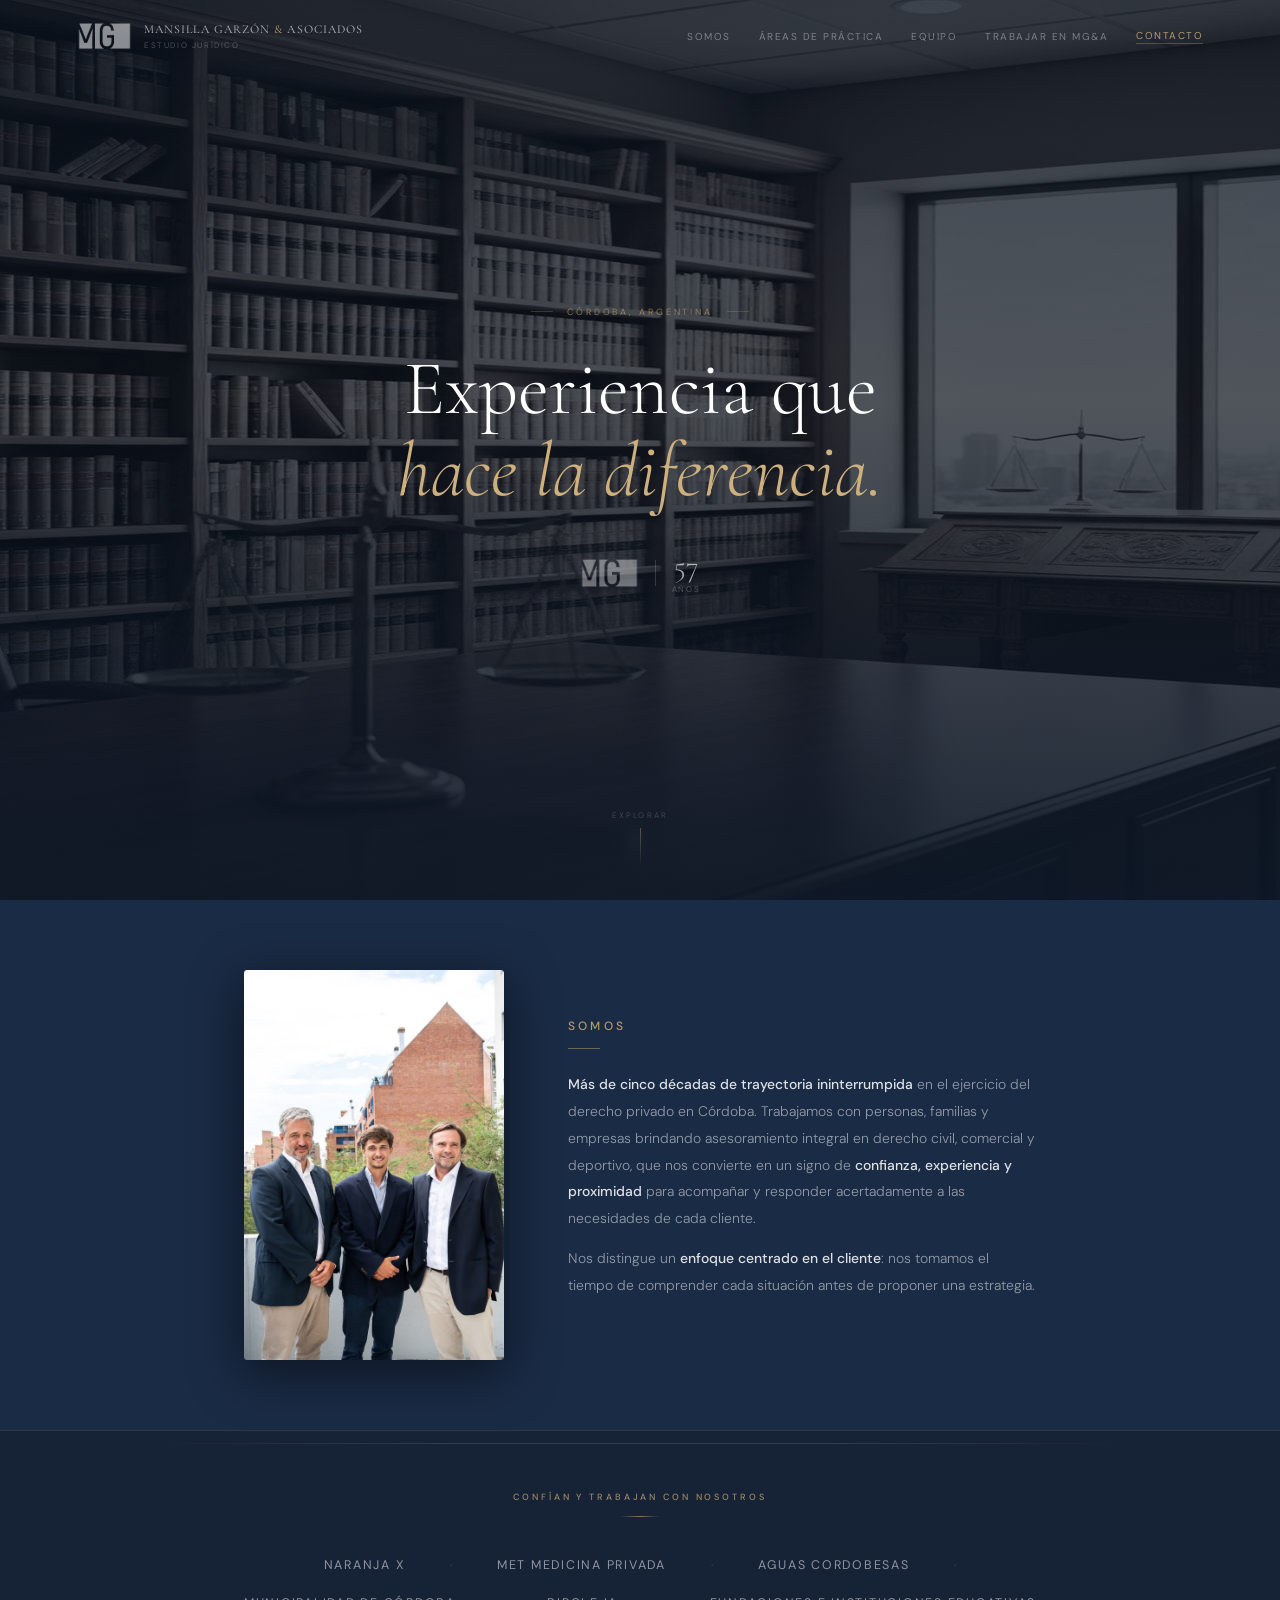
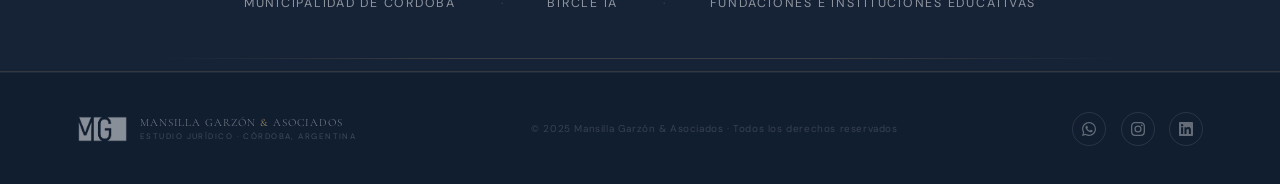
==== index.html @ e1427369 "Add files via upload" ====
<!DOCTYPE html>
<html lang="es">
<head>
<meta charset="UTF-8"/>
<meta name="viewport" content="width=device-width, initial-scale=1.0"/>
<title>Mansilla Garzón & Asociados</title>
<link href="https://fonts.googleapis.com/css2?family=Cormorant+Garamond:ital,wght@0,300;0,400;0,600;1,300;1,400&family=DM+Sans:wght@300;400;500&display=swap" rel="stylesheet"/>
<style>
*{margin:0;padding:0;box-sizing:border-box;}
:root{
  --navy:#1a2b45;--navy2:#162236;
  --gold:#b59a6a;--gold2:#cdb07e;
  --dim:rgba(255,255,255,.52);
  --bright:rgba(255,255,255,.86);
}
html,body{height:100%;}
body{font-family:'DM Sans',sans-serif;background:var(--navy);color:#fff;}

/* ── NAV ──────────────────────────────────────────── */
nav{
  position:fixed;top:0;left:0;right:0;z-index:100;
  display:flex;align-items:center;justify-content:space-between;
  padding:22px 6vw;
  transition:background .35s,padding .35s,box-shadow .35s;
}
nav.scrolled{
  background:rgba(20,33,56,0.97);
  backdrop-filter:blur(10px);
  padding:14px 6vw;
  box-shadow:0 1px 24px rgba(0,0,0,.22);
}
.nav-brand{display:flex;align-items:center;gap:12px;text-decoration:none;}
.nav-brand img{height:28px;width:auto;filter:brightness(0) invert(1);opacity:0.52;transition:opacity .3s;}
nav.scrolled .nav-brand img{opacity:0.70;}
.nav-brand-name{font-family:'Cormorant Garamond',serif;font-weight:400;font-size:12px;letter-spacing:.09em;color:rgba(255,255,255,.68);line-height:1.3;}
.nav-brand-name span{color:var(--gold);}
.nav-brand-sub{font-size:8px;letter-spacing:.2em;text-transform:uppercase;color:rgba(255,255,255,.26);margin-top:2px;}
.nav-links{display:flex;align-items:center;gap:28px;}
.nav-links a{font-size:10px;letter-spacing:.15em;text-transform:uppercase;color:rgba(255,255,255,.38);text-decoration:none;transition:color .25s;white-space:nowrap;}
.nav-links a:hover{color:var(--bright);}
.nav-links a.cta{color:var(--gold);border-bottom:1px solid rgba(181,154,106,.35);padding-bottom:1px;}


/* ── HAMBURGER MENU ─────────────────────────────── */
.nav-hamburger{
  display:none;
  flex-direction:column;
  justify-content:center;
  align-items:center;
  width:38px;height:38px;
  background:none;border:none;cursor:pointer;
  gap:5px;padding:4px;
}
.nav-hamburger span{
  display:block;width:22px;height:1px;
  background:rgba(255,255,255,.6);
  transition:transform .3s,opacity .3s;
}
.nav-hamburger.open span:nth-child(1){transform:translateY(6px) rotate(45deg);}
.nav-hamburger.open span:nth-child(2){opacity:0;}
.nav-hamburger.open span:nth-child(3){transform:translateY(-6px) rotate(-45deg);}

/* ── MOBILE MENU OVERLAY ────────────────────────── */
.nav-mobile-menu{
  display:none;
  position:fixed;top:0;left:0;right:0;bottom:0;
  z-index:99;
  background:rgba(15,26,43,.97);
  backdrop-filter:blur(12px);
  flex-direction:column;
  align-items:center;justify-content:center;
  gap:28px;
  opacity:0;
  transition:opacity .35s;
  pointer-events:none;
}
.nav-mobile-menu.open{
  display:flex;
  opacity:1;
  pointer-events:auto;
}
.nav-mobile-menu a{
  font-size:15px;letter-spacing:.2em;text-transform:uppercase;
  color:rgba(255,255,255,.55);text-decoration:none;
  transition:color .25s;
}
.nav-mobile-menu a:hover,.nav-mobile-menu a.cta{color:var(--gold);}

/* ── HERO ─────────────────────────────────────────── */
.hero{
  position:relative;width:100%;height:100vh;
  display:flex;flex-direction:column;overflow:hidden;
}
.hero-bg{
  position:absolute;inset:0;
  background:url('[data-uri]') center/cover no-repeat;
}
.hero-overlay{
  position:absolute;inset:0;
  background:linear-gradient(to bottom,rgba(15,26,43,.60) 0%,rgba(15,26,43,.46) 45%,rgba(15,26,43,.85) 100%);
}
.hero-center{
  position:absolute;inset:0;z-index:4;
  display:flex;flex-direction:column;
  align-items:center;justify-content:center;
  text-align:center;padding:0 8vw;
}
.hero-label{
  font-size:9px;letter-spacing:.32em;text-transform:uppercase;
  color:var(--gold);opacity:.70;margin-bottom:30px;
  display:flex;align-items:center;gap:14px;
}
.hero-label::before,.hero-label::after{content:'';display:block;width:22px;height:1px;background:var(--gold);opacity:.38;}
.hero-title{
  font-family:'Cormorant Garamond',serif;font-weight:300;
  font-size:clamp(3rem,6vw,5.6rem);
  line-height:1.07;color:white;max-width:820px;
}
.hero-title em{font-style:italic;color:var(--gold2);}
.hero-brand-block{display:flex;align-items:center;gap:16px;margin-top:40px;}
.hero-brand-block img{height:30px;width:auto;filter:brightness(0) invert(1);opacity:.38;}
.hero-brand-divider{width:1px;height:26px;background:rgba(255,255,255,.16);}
.hero-years-num{font-family:'Cormorant Garamond',serif;font-size:1.8rem;font-weight:300;color:white;opacity:.65;line-height:1;}
.hero-years-label{font-size:8px;letter-spacing:.2em;text-transform:uppercase;color:rgba(255,255,255,.26);margin-top:3px;}
.hero-bottom{position:absolute;bottom:32px;left:0;right:0;z-index:4;display:flex;flex-direction:column;align-items:center;gap:8px;}
.scroll-word{font-size:8px;letter-spacing:.28em;text-transform:uppercase;color:rgba(255,255,255,.18);}
.scroll-line{width:1px;height:40px;background:linear-gradient(to bottom,rgba(181,154,106,.45),transparent);animation:drip 2s ease-in-out infinite;}
@keyframes drip{0%{transform:scaleY(0);transform-origin:top}50%{transform:scaleY(1);transform-origin:top}51%{transform:scaleY(1);transform-origin:bottom}100%{transform:scaleY(0);transform-origin:bottom}}

/* ── SOMOS ────────────────────────────────────────── */
/* Cambio 1: más centrado, sección más compacta */
#somos{
  display:flex;
  align-items:center;
  justify-content:center;
  gap:5vw;
  padding:70px 12vw;
  background:var(--navy);
  max-width:1100px;
  margin:0 auto;
  width:100%;
}
/* wrapeamos en un contenedor para el centering */
.somos-wrap{
  background:var(--navy);
  display:flex;justify-content:center;
}
.somos-photo-wrap{
  flex-shrink:0;
  box-shadow:0 12px 50px rgba(0,0,0,.55);
  border-radius:2px;overflow:hidden;line-height:0;
}
.somos-photo-wrap img{width:260px;height:auto;display:block;border-radius:3px;}
.somos-text{flex:1;max-width:480px;}
.somos-label{
  font-size:12px;
  letter-spacing:.28em;
  text-transform:uppercase;
  color:var(--gold);
  font-weight:500;
  margin-bottom:.9rem;
}
.somos-rule{width:32px;height:1px;background:var(--gold);margin-bottom:1.3rem;opacity:.55;}
.somos-body{
  font-size:.87rem;
  line-height:1.92;
  color:var(--dim);
  font-weight:300;
  margin-bottom:.85rem;
}
.somos-body strong{color:var(--bright);font-weight:500;}

/* ── CLIENTES ─────────────────────────────────────── */
#clientes{
  background:var(--navy2);
  padding:60px 12vw;
  text-align:center;
  border-top:1px solid rgba(181,154,106,.18);
  border-bottom:1px solid rgba(181,154,106,.18);
  position:relative;
}
#clientes::before,#clientes::after{
  content:'';
  position:absolute;
  left:50%;transform:translateX(-50%);
  width:calc(100% - 12vw * 2);
  height:1px;
  background:linear-gradient(to right,transparent,rgba(181,154,106,.22) 30%,rgba(181,154,106,.22) 70%,transparent);
}
#clientes::before{top:12px;}
#clientes::after{bottom:12px;}
.clientes-label{font-size:9px;letter-spacing:.32em;text-transform:uppercase;color:var(--gold);font-weight:500;margin-bottom:.8rem;opacity:.85;}
.clientes-rule{width:40px;height:1px;background:linear-gradient(to right,transparent,var(--gold),transparent);opacity:.7;margin:0 auto 2.5rem;}
.clientes-title{
  font-family:'Cormorant Garamond',serif;
  font-weight:300;font-size:clamp(1.4rem,2.2vw,1.9rem);
  color:white;margin-bottom:2.5rem;line-height:1.2;
}
.clientes-grid{
  display:flex;
  flex-wrap:wrap;
  justify-content:center;
  align-items:center;
  gap:1.4rem 2.8rem;
  max-width:860px;
  margin:0 auto;
}
.cliente-item{
  font-size:.78rem;
  letter-spacing:.14em;
  text-transform:uppercase;
  color:rgba(255,255,255,.52);
  font-weight:400;
  transition:color .25s,letter-spacing .25s;
  white-space:nowrap;
  position:relative;
}
.cliente-item::after{
  content:'';
  position:absolute;
  bottom:-3px;left:0;right:0;
  height:1px;
  background:var(--gold);
  opacity:0;
  transform:scaleX(0);
  transition:opacity .25s,transform .25s;
}
.cliente-item:hover{color:rgba(255,255,255,.80);}
.cliente-item:hover::after{opacity:.4;transform:scaleX(1);}
.cliente-sep{color:rgba(181,154,106,.35);font-size:.7rem;}

/* ── FOOTER ───────────────────────────────────────── */
footer{
  background:#111e30;
  border-top:1px solid rgba(255,255,255,.05);
  padding:2.4rem 6vw;
  display:flex;align-items:center;justify-content:space-between;
  flex-wrap:wrap;gap:1.2rem;
}
.footer-brand{display:flex;align-items:center;gap:12px;}
.footer-brand img{height:26px;width:auto;filter:brightness(0) invert(1);opacity:.5;}
.footer-brand-name{font-family:'Cormorant Garamond',serif;font-weight:300;font-size:11px;letter-spacing:.08em;color:rgba(255,255,255,.45);}
.footer-brand-name span{color:var(--gold);}
.footer-brand-sub{font-size:8px;letter-spacing:.18em;text-transform:uppercase;color:rgba(255,255,255,.2);margin-top:2px;}
.footer-copy{font-size:.62rem;color:rgba(255,255,255,.16);text-align:center;letter-spacing:.06em;}
.footer-social{display:flex;gap:.9rem;align-items:center;}
.social-link{
  display:flex;align-items:center;justify-content:center;
  width:34px;height:34px;border-radius:50%;
  border:1px solid rgba(255,255,255,.10);
  color:rgba(255,255,255,.35);text-decoration:none;
  transition:border-color .2s,color .2s;
}
.social-link:hover{border-color:var(--gold);color:var(--gold);}
.social-link svg{width:14px;height:14px;fill:currentColor;}

/* ============================================
   RESPONSIVE - MOBILE
   ============================================ */
@media (max-width: 768px) {

  /* NAV */
  nav {
    padding: 16px 5vw;
    flex-wrap: nowrap;
  }
  .nav-links {
    display: none;
  }
  .nav-hamburger {
    display: flex;
  }
  .nav-brand-name {
    font-size: 11px;
  }

  /* HERO GENERAL */
  .hero, .parallax-hero {
    height: 100svh;
    min-height: 580px;
  }
  .page-hero-title {
    font-size: clamp(1.8rem, 7vw, 2.8rem) !important;
  }
  .hero-label {
    font-size: 8px;
    letter-spacing: .2em;
  }
  .hero-center, .hero-content {
    padding: 0 6vw;
    padding-top: 70px;
  }
  .hero-bottom {
    bottom: 24px;
  }

  /* INDEX HERO */
  .hero-title {
    font-size: clamp(2rem, 8vw, 3.5rem) !important;
  }
  .hero-sub {
    font-size: 11px;
  }
  .hero-cta {
    flex-direction: column;
    gap: 12px;
    align-items: center;
  }

  /* SOMOS - Layout 3 columnas → 1 columna */
  /* SOMOS — responsive fix: stacked column */
  #somos {
    flex-direction: column !important;
    align-items: center !important;
    padding: 50px 6vw 60px !important;
    gap: 32px !important;
  }
  .somos-photo-wrap img {
    width: min(72vw, 300px) !important;
  }
  .somos-text {
    max-width: 100% !important;
    text-align: center !important;
  }
  .somos-body {
    text-align: left !important;
  }
  .somos-rule {
    margin: 0 auto 1.3rem !important;
  }
  .somos-main {
    display: flex !important;
    flex-direction: column !important;
    align-items: center !important;
    padding: 50px 6vw 60px !important;
    gap: 32px !important;
  }
  .somos-col, .somos-col-left, .somos-col-right {
    max-width: 100% !important;
    width: 100% !important;
    text-align: center !important;
    justify-self: center !important;
  }
  .somos-col-left .body-text,
  .somos-col-right .body-text {
    text-align: justify !important;
  }
  .somos-col-left .section-rule,
  .somos-col-right .section-rule,
  .section-rule {
    margin: 0 auto 1.6rem auto !important;
  }
  .somos-photo {
    width: 85vw !important;
    max-width: 380px;
  }

  /* EQUIPO */
  .team-grid {
    grid-template-columns: 1fr !important;
    gap: 24px;
    padding: 0 6vw;
  }
  .team-intro {
    padding: 50px 6vw 30px;
  }
  .team-card {
    max-width: 380px;
    margin: 0 auto;
  }

  /* AREAS */
  .areas-grid, .practice-grid {
    grid-template-columns: 1fr !important;
    gap: 16px;
    padding: 0 5vw;
  }
  .areas-intro, .section-intro {
    padding: 50px 6vw 30px;
  }
  .area-card, .practice-card {
    padding: 28px 24px;
  }

  /* CONTACTO */
  .contact-layout, .contact-grid {
    display: flex !important;
    flex-direction: column !important;
    gap: 32px;
    padding: 50px 6vw 60px;
  }
  .contact-form-wrap, .contact-info {
    width: 100% !important;
    max-width: 100% !important;
  }
  .contact-map {
    height: 220px;
  }

  /* TRABAJAR */
  .jobs-grid, .open-positions {
    grid-template-columns: 1fr !important;
    gap: 16px;
    padding: 0 5vw;
  }
  .values-grid {
    grid-template-columns: 1fr 1fr !important;
    gap: 16px;
  }
  .trabajar-intro {
    padding: 50px 6vw 30px;
  }

  /* TEXTOS GENERALES */
  .section-title, .page-title {
    font-size: clamp(1.6rem, 6vw, 2.4rem) !important;
  }
  .body-text {
    font-size: 14px;
  }

  /* FOOTER */
  footer, .site-footer {
    padding: 40px 6vw !important;
  }
  .footer-grid, .footer-cols {
    grid-template-columns: 1fr !important;
    gap: 24px;
  }

  /* FORMULARIOS */
  input, textarea, select {
    font-size: 16px !important; /* evita zoom en iOS */
  }
}

@media (max-width: 480px) {
  .values-grid {
    grid-template-columns: 1fr !important;
  }
  .hero, .parallax-hero {
    height: 60vw;
    min-height: 240px;
  }
  .somos-photo {
    width: 92vw !important;
  }
}

</style>
</head>
<body>

<!-- NAV -->
<nav id="nav">
  <a href="index.html" class="nav-brand">
    <img src="[data-uri]" alt="MG"/>
    <div>
      <div class="nav-brand-name">MANSILLA GARZÓN <span>&</span> ASOCIADOS</div>
      <div class="nav-brand-sub">Estudio Jurídico</div>
    </div>
  </a>
  <button class="nav-hamburger" id="navHamburger" aria-label="Menú">
    <span></span><span></span><span></span>
  </button>
  <div class="nav-links">
    <a href="somos.html">Somos</a>
    <a href="areas.html">Áreas de práctica</a>
    <a href="equipo.html">Equipo</a>
    <a href="trabajar.html">Trabajar en MG&amp;A</a>
    <a href="contacto.html" class="cta">Contacto</a>
  </div>
</nav>

<!-- MOBILE MENU -->
<nav class="nav-mobile-menu" id="navMobileMenu">
  <a href="somos.html">Somos</a>
  <a href="areas.html">Áreas de práctica</a>
  <a href="equipo.html">Equipo</a>
  <a href="trabajar.html">Trabajar en MG&amp;A</a>
  <a href="contacto.html" class="cta">Contacto</a>
</nav>

<!-- HERO -->
<section class="hero">
  <div class="hero-bg"></div>
  <div class="hero-overlay"></div>
  <div class="hero-center">
    <div class="hero-label">Córdoba, Argentina</div>
    <!-- Cambio 1: punto final -->
    <h1 class="hero-title">Experiencia que<br/><em>hace la diferencia.</em></h1>
    <div class="hero-brand-block">
      <img src="[data-uri]" alt="MG"/>
      <div class="hero-brand-divider"></div>
      <div>
        <div class="hero-years-num">57</div>
        <div class="hero-years-label">años</div>
      </div>
    </div>
  </div>
  <div class="hero-bottom">
    <span class="scroll-word">Explorar</span>
    <div class="scroll-line"></div>
  </div>
</section>

<!-- SOMOS — cambio 1: centrado, texto más grande -->
<div class="somos-wrap">
  <section id="somos">
    <div class="somos-photo-wrap">
      <img src="[data-uri]" alt="Equipo Mansilla Garzón"/>
    </div>
    <div class="somos-text">
      <p class="somos-label">Somos</p>
      <div class="somos-rule" style="margin-bottom:1.4rem;"></div>
      <p class="somos-body">
        <strong>Más de cinco décadas de trayectoria ininterrumpida</strong> en el ejercicio 
        del derecho privado en Córdoba. Trabajamos con personas, familias y empresas 
        brindando asesoramiento integral en derecho civil, comercial y deportivo, que 
        nos convierte en un signo de <strong>confianza, experiencia y proximidad</strong> 
        para acompañar y responder acertadamente a las necesidades de cada cliente.
      </p>
      <p class="somos-body">
        Nos distingue un <strong>enfoque centrado en el cliente</strong>: nos tomamos 
        el tiempo de comprender cada situación antes de proponer una estrategia.
      </p>
    </div>
  </section>
</div>

<!-- CLIENTES — cambio 2 -->
<section id="clientes">
  <p class="clientes-label">Confían y trabajan con nosotros</p>
  <div class="clientes-rule"></div>
  <div class="clientes-grid">
    <span class="cliente-item">Naranja X</span>
    <span class="cliente-sep">·</span>
    <span class="cliente-item">Met Medicina Privada</span>
    <span class="cliente-sep">·</span>
    <span class="cliente-item">Aguas Cordobesas</span>
    <span class="cliente-sep">·</span>
    <span class="cliente-item">Municipalidad de Córdoba</span>
    <span class="cliente-sep">·</span>
    <span class="cliente-item">Bircle IA</span>
    <span class="cliente-sep">·</span>
    <span class="cliente-item">Fundaciones e Instituciones Educativas</span>
  </div>
</section>

<!-- FOOTER — cambio 2: + LinkedIn -->
<footer>
  <div class="footer-brand">
    <img src="[data-uri]" alt="MG"/>
    <div>
      <div class="footer-brand-name">MANSILLA GARZÓN <span>&</span> ASOCIADOS</div>
      <div class="footer-brand-sub">Estudio Jurídico · Córdoba, Argentina</div>
    </div>
  </div>
  <p class="footer-copy">© 2025 Mansilla Garzón &amp; Asociados · Todos los derechos reservados</p>
  <div class="footer-social">
    <a href="https://wa.me/5493517685032" target="_blank" class="social-link" title="WhatsApp"><svg viewBox="0 0 24 24" fill="currentColor"><path d="M17.472 14.382c-.297-.149-1.758-.867-2.03-.967-.273-.099-.471-.148-.67.15-.197.297-.767.966-.94 1.164-.173.199-.347.223-.644.075-.297-.15-1.255-.463-2.39-1.475-.883-.788-1.48-1.761-1.653-2.059-.173-.297-.018-.458.13-.606.134-.133.298-.347.446-.52.149-.174.198-.298.298-.497.099-.198.05-.371-.025-.52-.075-.149-.669-1.612-.916-2.207-.242-.579-.487-.5-.669-.51-.173-.008-.371-.01-.57-.01-.198 0-.52.074-.792.372-.272.297-1.04 1.016-1.04 2.479 0 1.462 1.065 2.875 1.213 3.074.149.198 2.096 3.2 5.077 4.487.709.306 1.262.489 1.694.625.712.227 1.36.195 1.871.118.571-.085 1.758-.719 2.006-1.413.248-.694.248-1.289.173-1.413-.074-.124-.272-.198-.57-.347m-5.421 7.403h-.004a9.87 9.87 0 01-5.031-1.378l-.361-.214-3.741.982.998-3.648-.235-.374a9.86 9.86 0 01-1.51-5.26c.001-5.45 4.436-9.884 9.888-9.884 2.64 0 5.122 1.03 6.988 2.898a9.825 9.825 0 012.893 6.994c-.003 5.45-4.437 9.884-9.885 9.884m8.413-18.297A11.815 11.815 0 0012.05 0C5.495 0 .16 5.335.157 11.892c0 2.096.547 4.142 1.588 5.945L.057 24l6.305-1.654a11.882 11.882 0 005.683 1.448h.005c6.554 0 11.89-5.335 11.893-11.893a11.821 11.821 0 00-3.48-8.413z"/></svg></a>
    <a href="https://www.instagram.com/estudiomansillayasociados/" target="_blank" class="social-link" title="Instagram"><svg viewBox="0 0 24 24" fill="currentColor"><path d="M12 2.163c3.204 0 3.584.012 4.85.07 3.252.148 4.771 1.691 4.919 4.919.058 1.265.069 1.645.069 4.849 0 3.205-.012 3.584-.069 4.849-.149 3.225-1.664 4.771-4.919 4.919-1.266.058-1.644.07-4.85.07-3.204 0-3.584-.012-4.849-.07-3.26-.149-4.771-1.699-4.919-4.92-.058-1.265-.07-1.644-.07-4.849 0-3.204.013-3.583.07-4.849.149-3.227 1.664-4.771 4.919-4.919 1.266-.057 1.645-.069 4.849-.069zM12 0C8.741 0 8.333.014 7.053.072 2.695.272.273 2.69.073 7.052.014 8.333 0 8.741 0 12c0 3.259.014 3.668.072 4.948.2 4.358 2.618 6.78 6.98 6.98C8.333 23.986 8.741 24 12 24c3.259 0 3.668-.014 4.948-.072 4.354-.2 6.782-2.618 6.979-6.98.059-1.28.073-1.689.073-4.948 0-3.259-.014-3.667-.072-4.947-.196-4.354-2.617-6.78-6.979-6.98C15.668.014 15.259 0 12 0zm0 5.838a6.162 6.162 0 100 12.324 6.162 6.162 0 000-12.324zM12 16a4 4 0 110-8 4 4 0 010 8zm6.406-11.845a1.44 1.44 0 100 2.881 1.44 1.44 0 000-2.881z"/></svg></a>
    <a href="https://www.linkedin.com/company/estudiomgya" target="_blank" class="social-link" title="LinkedIn"><svg viewBox="0 0 24 24" fill="currentColor"><path d="M20.447 20.452h-3.554v-5.569c0-1.328-.027-3.037-1.852-3.037-1.853 0-2.136 1.445-2.136 2.939v5.667H9.351V9h3.414v1.561h.046c.477-.9 1.637-1.85 3.37-1.85 3.601 0 4.267 2.37 4.267 5.455v6.286zM5.337 7.433a2.062 2.062 0 01-2.063-2.065 2.064 2.064 0 112.063 2.065zm1.782 13.019H3.555V9h3.564v11.452zM22.225 0H1.771C.792 0 0 .774 0 1.729v20.542C0 23.227.792 24 1.771 24h20.451C23.2 24 24 23.227 24 22.271V1.729C24 .774 23.2 0 22.222 0h.003z"/></svg></a>
  </div>
</footer>

<script>
  const nav = document.getElementById('nav');
  window.addEventListener('scroll', () => { nav.classList.toggle('scrolled', window.scrollY > 60); });

  // Hamburger menu
  const hamburger = document.getElementById('navHamburger');
  const mobileMenu = document.getElementById('navMobileMenu');

  hamburger.addEventListener('click', () => {
    const isOpen = mobileMenu.classList.contains('open');
    if (isOpen) {
      mobileMenu.classList.remove('open');
      hamburger.classList.remove('open');
      document.body.style.overflow = '';
    } else {
      mobileMenu.classList.add('open');
      hamburger.classList.add('open');
      document.body.style.overflow = 'hidden';
    }
  });

  // Close menu when a link is clicked
  mobileMenu.querySelectorAll('a').forEach(link => {
    link.addEventListener('click', () => {
      mobileMenu.classList.remove('open');
      hamburger.classList.remove('open');
      document.body.style.overflow = '';
    });
  });
</script>
</body>
</html>
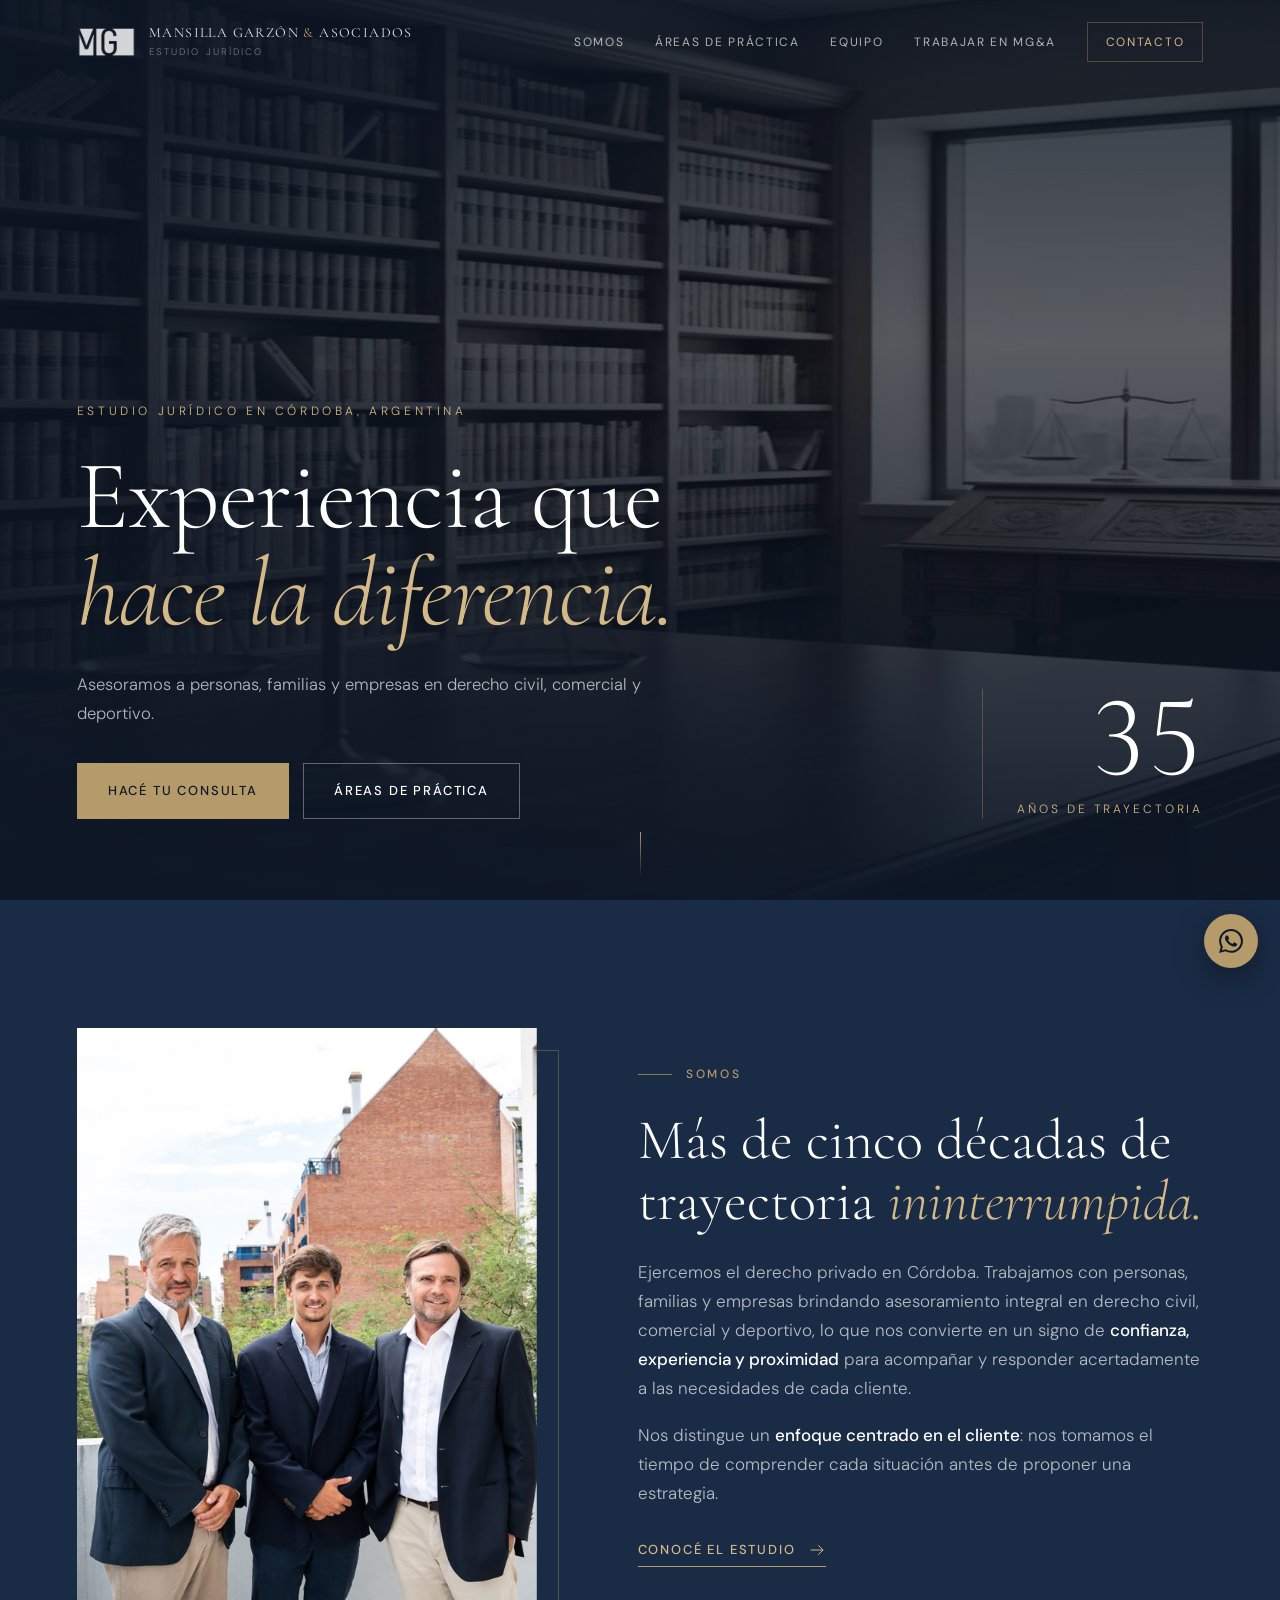
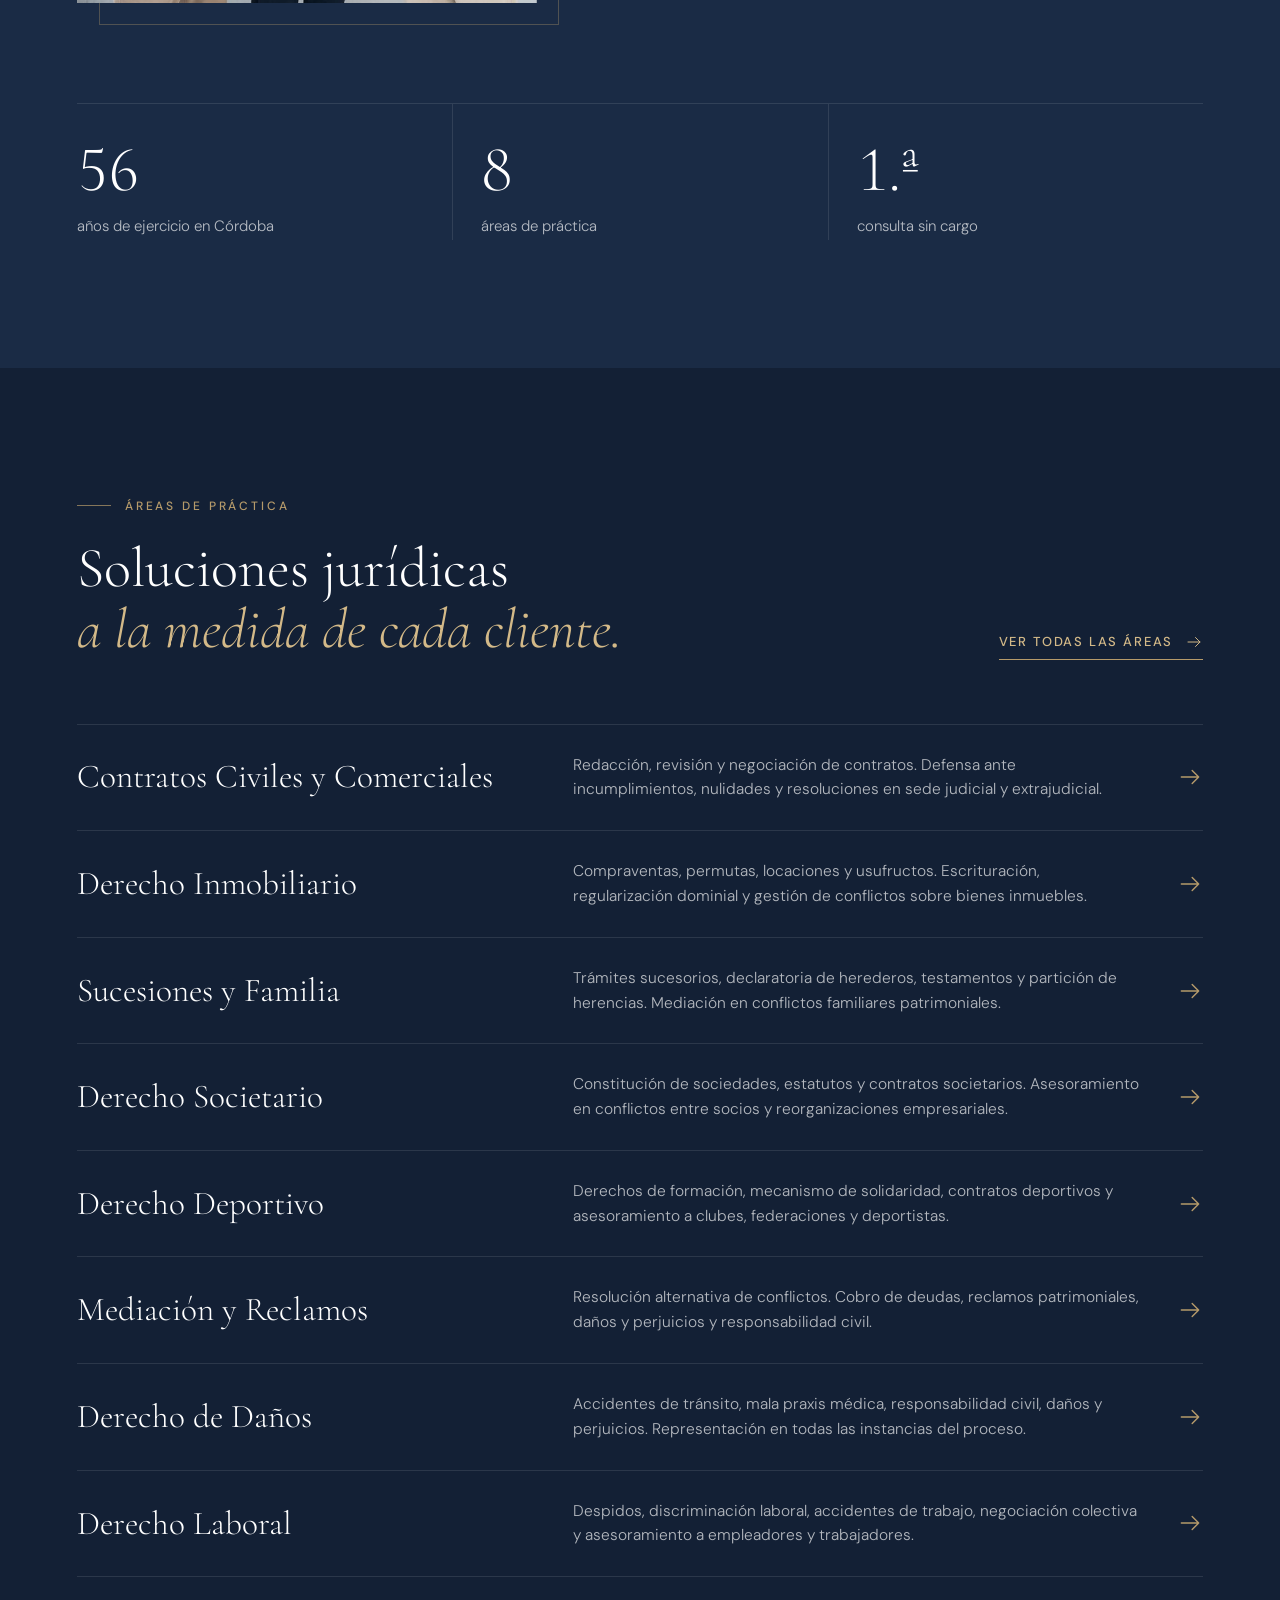
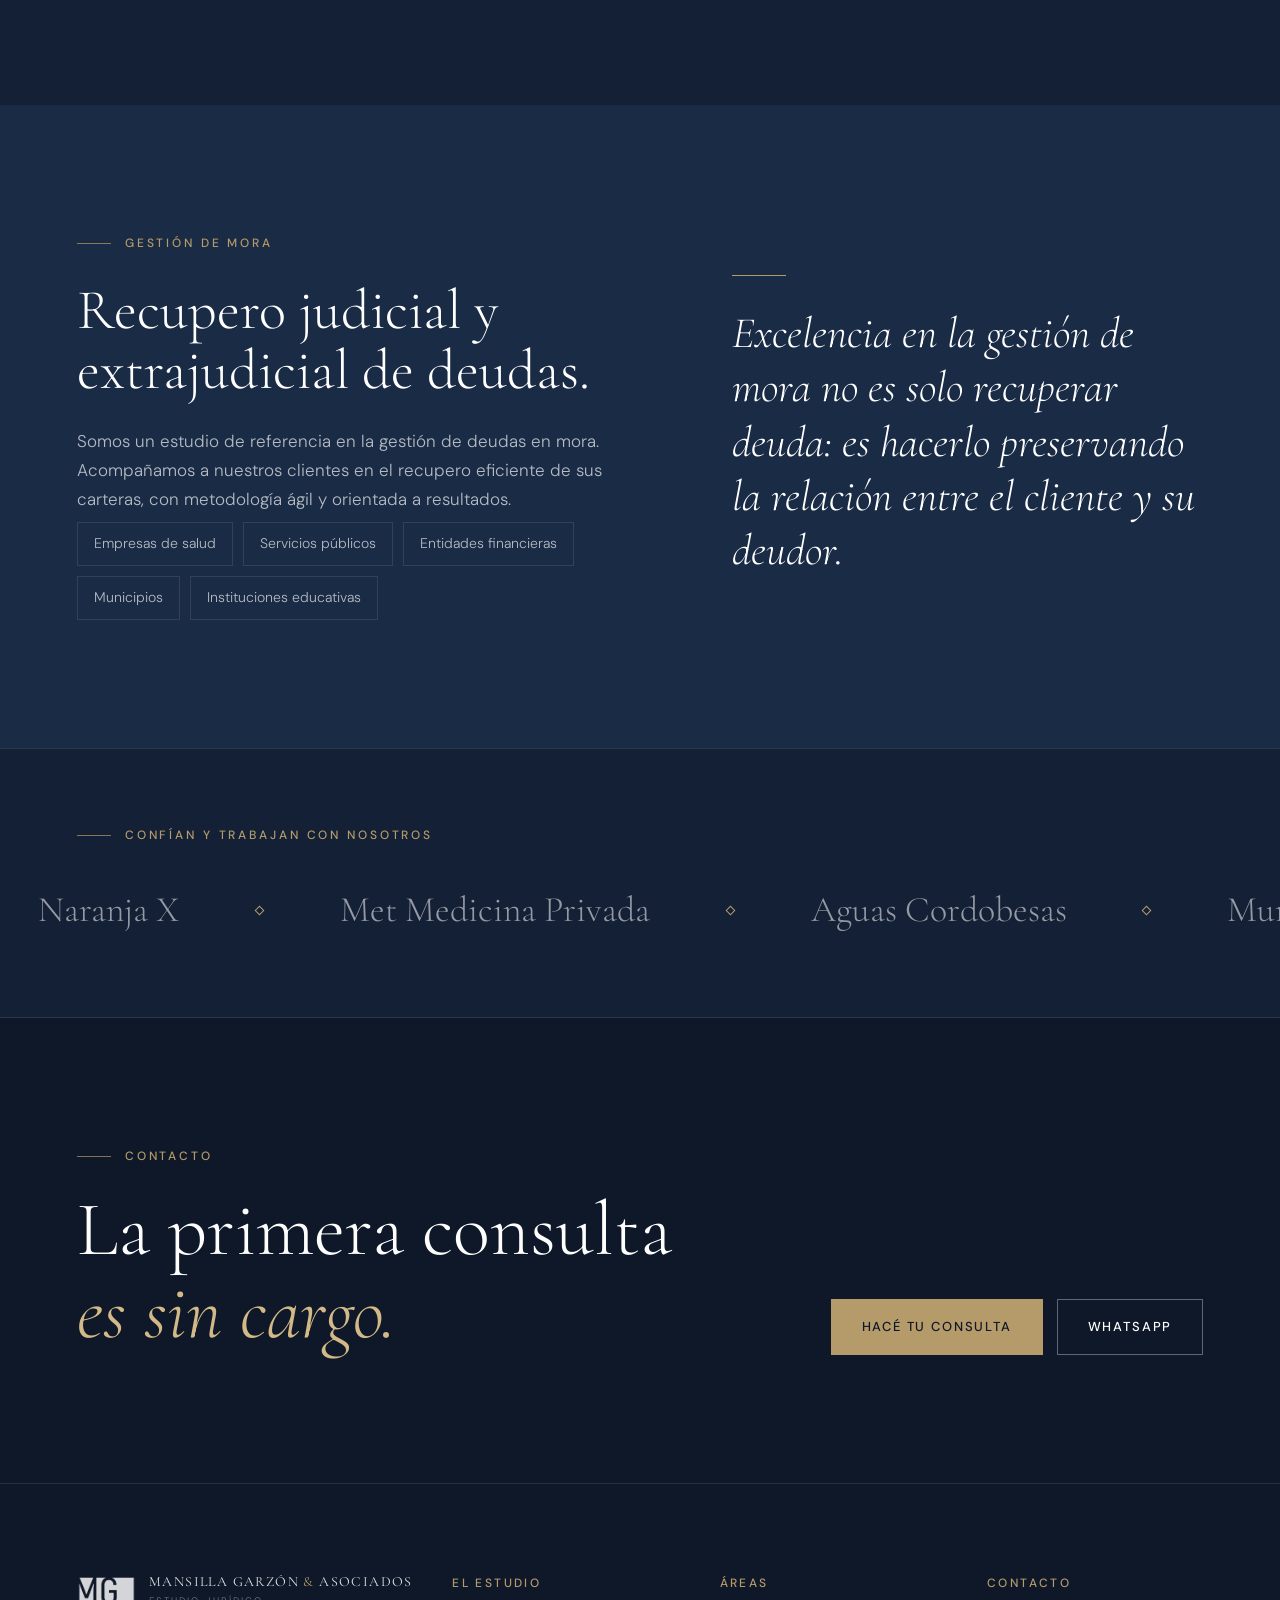
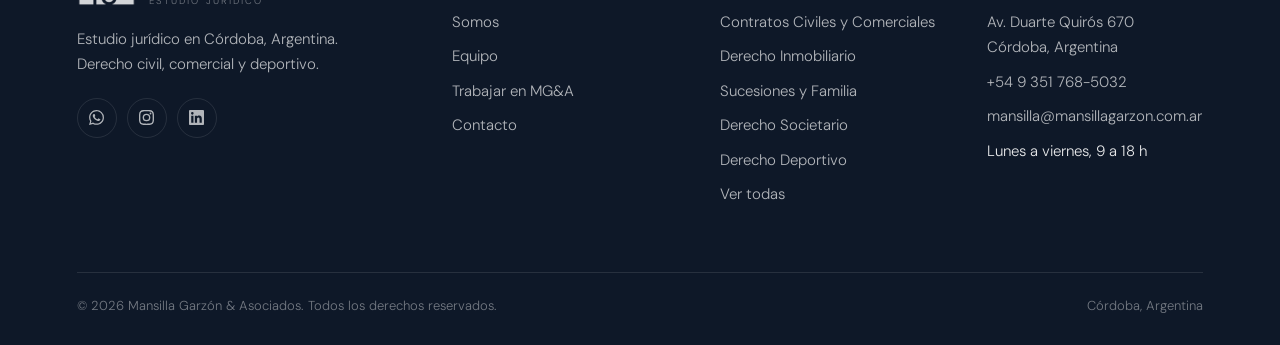
==== commit 69701199: "Rediseño del sitio: animaciones, estructura compartida y menú móvil - CSS y JS compartidos en assets" ====
--- a/index.html
+++ b/index.html
@@ -1,598 +1,202 @@
 <!DOCTYPE html>
-<html lang="es">
+<html lang="es-AR">
 <head>
 <meta charset="UTF-8"/>
-<meta name="viewport" content="width=device-width, initial-scale=1.0"/>
-<title>Mansilla Garzón & Asociados</title>
-<link href="https://fonts.googleapis.com/css2?family=Cormorant+Garamond:ital,wght@0,300;0,400;0,600;1,300;1,400&family=DM+Sans:wght@300;400;500&display=swap" rel="stylesheet"/>
-<style>
-*{margin:0;padding:0;box-sizing:border-box;}
-:root{
-  --navy:#1a2b45;--navy2:#162236;
-  --gold:#b59a6a;--gold2:#cdb07e;
-  --dim:rgba(255,255,255,.52);
-  --bright:rgba(255,255,255,.86);
-}
-html,body{height:100%;}
-body{font-family:'DM Sans',sans-serif;background:var(--navy);color:#fff;}
-
-/* ── NAV ──────────────────────────────────────────── */
-nav{
-  position:fixed;top:0;left:0;right:0;z-index:100;
-  display:flex;align-items:center;justify-content:space-between;
-  padding:22px 6vw;
-  transition:background .35s,padding .35s,box-shadow .35s;
-}
-nav.scrolled{
-  background:rgba(20,33,56,0.97);
-  backdrop-filter:blur(10px);
-  padding:14px 6vw;
-  box-shadow:0 1px 24px rgba(0,0,0,.22);
-}
-.nav-brand{display:flex;align-items:center;gap:12px;text-decoration:none;}
-.nav-brand img{height:28px;width:auto;filter:brightness(0) invert(1);opacity:0.52;transition:opacity .3s;}
-nav.scrolled .nav-brand img{opacity:0.70;}
-.nav-brand-name{font-family:'Cormorant Garamond',serif;font-weight:400;font-size:12px;letter-spacing:.09em;color:rgba(255,255,255,.68);line-height:1.3;}
-.nav-brand-name span{color:var(--gold);}
-.nav-brand-sub{font-size:8px;letter-spacing:.2em;text-transform:uppercase;color:rgba(255,255,255,.26);margin-top:2px;}
-.nav-links{display:flex;align-items:center;gap:28px;}
-.nav-links a{font-size:10px;letter-spacing:.15em;text-transform:uppercase;color:rgba(255,255,255,.38);text-decoration:none;transition:color .25s;white-space:nowrap;}
-.nav-links a:hover{color:var(--bright);}
-.nav-links a.cta{color:var(--gold);border-bottom:1px solid rgba(181,154,106,.35);padding-bottom:1px;}
-
-
-/* ── HAMBURGER MENU ─────────────────────────────── */
-.nav-hamburger{
-  display:none;
-  flex-direction:column;
-  justify-content:center;
-  align-items:center;
-  width:38px;height:38px;
-  background:none;border:none;cursor:pointer;
-  gap:5px;padding:4px;
-}
-.nav-hamburger span{
-  display:block;width:22px;height:1px;
-  background:rgba(255,255,255,.6);
-  transition:transform .3s,opacity .3s;
-}
-.nav-hamburger.open span:nth-child(1){transform:translateY(6px) rotate(45deg);}
-.nav-hamburger.open span:nth-child(2){opacity:0;}
-.nav-hamburger.open span:nth-child(3){transform:translateY(-6px) rotate(-45deg);}
-
-/* ── MOBILE MENU OVERLAY ────────────────────────── */
-.nav-mobile-menu{
-  display:none;
-  position:fixed;top:0;left:0;right:0;bottom:0;
-  z-index:99;
-  background:rgba(15,26,43,.97);
-  backdrop-filter:blur(12px);
-  flex-direction:column;
-  align-items:center;justify-content:center;
-  gap:28px;
-  opacity:0;
-  transition:opacity .35s;
-  pointer-events:none;
-}
-.nav-mobile-menu.open{
-  display:flex;
-  opacity:1;
-  pointer-events:auto;
-}
-.nav-mobile-menu a{
-  font-size:15px;letter-spacing:.2em;text-transform:uppercase;
-  color:rgba(255,255,255,.55);text-decoration:none;
-  transition:color .25s;
-}
-.nav-mobile-menu a:hover,.nav-mobile-menu a.cta{color:var(--gold);}
-
-/* ── HERO ─────────────────────────────────────────── */
-.hero{
-  position:relative;width:100%;height:100vh;
-  display:flex;flex-direction:column;overflow:hidden;
-}
-.hero-bg{
-  position:absolute;inset:0;
-  background:url('[data-uri]') center/cover no-repeat;
-}
-.hero-overlay{
-  position:absolute;inset:0;
-  background:linear-gradient(to bottom,rgba(15,26,43,.60) 0%,rgba(15,26,43,.46) 45%,rgba(15,26,43,.85) 100%);
-}
-.hero-center{
-  position:absolute;inset:0;z-index:4;
-  display:flex;flex-direction:column;
-  align-items:center;justify-content:center;
-  text-align:center;padding:0 8vw;
-}
-.hero-label{
-  font-size:9px;letter-spacing:.32em;text-transform:uppercase;
-  color:var(--gold);opacity:.70;margin-bottom:30px;
-  display:flex;align-items:center;gap:14px;
-}
-.hero-label::before,.hero-label::after{content:'';display:block;width:22px;height:1px;background:var(--gold);opacity:.38;}
-.hero-title{
-  font-family:'Cormorant Garamond',serif;font-weight:300;
-  font-size:clamp(3rem,6vw,5.6rem);
-  line-height:1.07;color:white;max-width:820px;
-}
-.hero-title em{font-style:italic;color:var(--gold2);}
-.hero-brand-block{display:flex;align-items:center;gap:16px;margin-top:40px;}
-.hero-brand-block img{height:30px;width:auto;filter:brightness(0) invert(1);opacity:.38;}
-.hero-brand-divider{width:1px;height:26px;background:rgba(255,255,255,.16);}
-.hero-years-num{font-family:'Cormorant Garamond',serif;font-size:1.8rem;font-weight:300;color:white;opacity:.65;line-height:1;}
-.hero-years-label{font-size:8px;letter-spacing:.2em;text-transform:uppercase;color:rgba(255,255,255,.26);margin-top:3px;}
-.hero-bottom{position:absolute;bottom:32px;left:0;right:0;z-index:4;display:flex;flex-direction:column;align-items:center;gap:8px;}
-.scroll-word{font-size:8px;letter-spacing:.28em;text-transform:uppercase;color:rgba(255,255,255,.18);}
-.scroll-line{width:1px;height:40px;background:linear-gradient(to bottom,rgba(181,154,106,.45),transparent);animation:drip 2s ease-in-out infinite;}
-@keyframes drip{0%{transform:scaleY(0);transform-origin:top}50%{transform:scaleY(1);transform-origin:top}51%{transform:scaleY(1);transform-origin:bottom}100%{transform:scaleY(0);transform-origin:bottom}}
-
-/* ── SOMOS ────────────────────────────────────────── */
-/* Cambio 1: más centrado, sección más compacta */
-#somos{
-  display:flex;
-  align-items:center;
-  justify-content:center;
-  gap:5vw;
-  padding:70px 12vw;
-  background:var(--navy);
-  max-width:1100px;
-  margin:0 auto;
-  width:100%;
-}
-/* wrapeamos en un contenedor para el centering */
-.somos-wrap{
-  background:var(--navy);
-  display:flex;justify-content:center;
-}
-.somos-photo-wrap{
-  flex-shrink:0;
-  box-shadow:0 12px 50px rgba(0,0,0,.55);
-  border-radius:2px;overflow:hidden;line-height:0;
-}
-.somos-photo-wrap img{width:260px;height:auto;display:block;border-radius:3px;}
-.somos-text{flex:1;max-width:480px;}
-.somos-label{
-  font-size:12px;
-  letter-spacing:.28em;
-  text-transform:uppercase;
-  color:var(--gold);
-  font-weight:500;
-  margin-bottom:.9rem;
-}
-.somos-rule{width:32px;height:1px;background:var(--gold);margin-bottom:1.3rem;opacity:.55;}
-.somos-body{
-  font-size:.87rem;
-  line-height:1.92;
-  color:var(--dim);
-  font-weight:300;
-  margin-bottom:.85rem;
-}
-.somos-body strong{color:var(--bright);font-weight:500;}
-
-/* ── CLIENTES ─────────────────────────────────────── */
-#clientes{
-  background:var(--navy2);
-  padding:60px 12vw;
-  text-align:center;
-  border-top:1px solid rgba(181,154,106,.18);
-  border-bottom:1px solid rgba(181,154,106,.18);
-  position:relative;
-}
-#clientes::before,#clientes::after{
-  content:'';
-  position:absolute;
-  left:50%;transform:translateX(-50%);
-  width:calc(100% - 12vw * 2);
-  height:1px;
-  background:linear-gradient(to right,transparent,rgba(181,154,106,.22) 30%,rgba(181,154,106,.22) 70%,transparent);
-}
-#clientes::before{top:12px;}
-#clientes::after{bottom:12px;}
-.clientes-label{font-size:9px;letter-spacing:.32em;text-transform:uppercase;color:var(--gold);font-weight:500;margin-bottom:.8rem;opacity:.85;}
-.clientes-rule{width:40px;height:1px;background:linear-gradient(to right,transparent,var(--gold),transparent);opacity:.7;margin:0 auto 2.5rem;}
-.clientes-title{
-  font-family:'Cormorant Garamond',serif;
-  font-weight:300;font-size:clamp(1.4rem,2.2vw,1.9rem);
-  color:white;margin-bottom:2.5rem;line-height:1.2;
-}
-.clientes-grid{
-  display:flex;
-  flex-wrap:wrap;
-  justify-content:center;
-  align-items:center;
-  gap:1.4rem 2.8rem;
-  max-width:860px;
-  margin:0 auto;
-}
-.cliente-item{
-  font-size:.78rem;
-  letter-spacing:.14em;
-  text-transform:uppercase;
-  color:rgba(255,255,255,.52);
-  font-weight:400;
-  transition:color .25s,letter-spacing .25s;
-  white-space:nowrap;
-  position:relative;
-}
-.cliente-item::after{
-  content:'';
-  position:absolute;
-  bottom:-3px;left:0;right:0;
-  height:1px;
-  background:var(--gold);
-  opacity:0;
-  transform:scaleX(0);
-  transition:opacity .25s,transform .25s;
-}
-.cliente-item:hover{color:rgba(255,255,255,.80);}
-.cliente-item:hover::after{opacity:.4;transform:scaleX(1);}
-.cliente-sep{color:rgba(181,154,106,.35);font-size:.7rem;}
-
-/* ── FOOTER ───────────────────────────────────────── */
-footer{
-  background:#111e30;
-  border-top:1px solid rgba(255,255,255,.05);
-  padding:2.4rem 6vw;
-  display:flex;align-items:center;justify-content:space-between;
-  flex-wrap:wrap;gap:1.2rem;
-}
-.footer-brand{display:flex;align-items:center;gap:12px;}
-.footer-brand img{height:26px;width:auto;filter:brightness(0) invert(1);opacity:.5;}
-.footer-brand-name{font-family:'Cormorant Garamond',serif;font-weight:300;font-size:11px;letter-spacing:.08em;color:rgba(255,255,255,.45);}
-.footer-brand-name span{color:var(--gold);}
-.footer-brand-sub{font-size:8px;letter-spacing:.18em;text-transform:uppercase;color:rgba(255,255,255,.2);margin-top:2px;}
-.footer-copy{font-size:.62rem;color:rgba(255,255,255,.16);text-align:center;letter-spacing:.06em;}
-.footer-social{display:flex;gap:.9rem;align-items:center;}
-.social-link{
-  display:flex;align-items:center;justify-content:center;
-  width:34px;height:34px;border-radius:50%;
-  border:1px solid rgba(255,255,255,.10);
-  color:rgba(255,255,255,.35);text-decoration:none;
-  transition:border-color .2s,color .2s;
-}
-.social-link:hover{border-color:var(--gold);color:var(--gold);}
-.social-link svg{width:14px;height:14px;fill:currentColor;}
-
-/* ============================================
-   RESPONSIVE - MOBILE
-   ============================================ */
-@media (max-width: 768px) {
-
-  /* NAV */
-  nav {
-    padding: 16px 5vw;
-    flex-wrap: nowrap;
-  }
-  .nav-links {
-    display: none;
-  }
-  .nav-hamburger {
-    display: flex;
-  }
-  .nav-brand-name {
-    font-size: 11px;
-  }
-
-  /* HERO GENERAL */
-  .hero, .parallax-hero {
-    height: 100svh;
-    min-height: 580px;
-  }
-  .page-hero-title {
-    font-size: clamp(1.8rem, 7vw, 2.8rem) !important;
-  }
-  .hero-label {
-    font-size: 8px;
-    letter-spacing: .2em;
-  }
-  .hero-center, .hero-content {
-    padding: 0 6vw;
-    padding-top: 70px;
-  }
-  .hero-bottom {
-    bottom: 24px;
-  }
-
-  /* INDEX HERO */
-  .hero-title {
-    font-size: clamp(2rem, 8vw, 3.5rem) !important;
-  }
-  .hero-sub {
-    font-size: 11px;
-  }
-  .hero-cta {
-    flex-direction: column;
-    gap: 12px;
-    align-items: center;
-  }
-
-  /* SOMOS - Layout 3 columnas → 1 columna */
-  /* SOMOS — responsive fix: stacked column */
-  #somos {
-    flex-direction: column !important;
-    align-items: center !important;
-    padding: 50px 6vw 60px !important;
-    gap: 32px !important;
-  }
-  .somos-photo-wrap img {
-    width: min(72vw, 300px) !important;
-  }
-  .somos-text {
-    max-width: 100% !important;
-    text-align: center !important;
-  }
-  .somos-body {
-    text-align: left !important;
-  }
-  .somos-rule {
-    margin: 0 auto 1.3rem !important;
-  }
-  .somos-main {
-    display: flex !important;
-    flex-direction: column !important;
-    align-items: center !important;
-    padding: 50px 6vw 60px !important;
-    gap: 32px !important;
-  }
-  .somos-col, .somos-col-left, .somos-col-right {
-    max-width: 100% !important;
-    width: 100% !important;
-    text-align: center !important;
-    justify-self: center !important;
-  }
-  .somos-col-left .body-text,
-  .somos-col-right .body-text {
-    text-align: justify !important;
-  }
-  .somos-col-left .section-rule,
-  .somos-col-right .section-rule,
-  .section-rule {
-    margin: 0 auto 1.6rem auto !important;
-  }
-  .somos-photo {
-    width: 85vw !important;
-    max-width: 380px;
-  }
-
-  /* EQUIPO */
-  .team-grid {
-    grid-template-columns: 1fr !important;
-    gap: 24px;
-    padding: 0 6vw;
-  }
-  .team-intro {
-    padding: 50px 6vw 30px;
-  }
-  .team-card {
-    max-width: 380px;
-    margin: 0 auto;
-  }
-
-  /* AREAS */
-  .areas-grid, .practice-grid {
-    grid-template-columns: 1fr !important;
-    gap: 16px;
-    padding: 0 5vw;
-  }
-  .areas-intro, .section-intro {
-    padding: 50px 6vw 30px;
-  }
-  .area-card, .practice-card {
-    padding: 28px 24px;
-  }
-
-  /* CONTACTO */
-  .contact-layout, .contact-grid {
-    display: flex !important;
-    flex-direction: column !important;
-    gap: 32px;
-    padding: 50px 6vw 60px;
-  }
-  .contact-form-wrap, .contact-info {
-    width: 100% !important;
-    max-width: 100% !important;
-  }
-  .contact-map {
-    height: 220px;
-  }
-
-  /* TRABAJAR */
-  .jobs-grid, .open-positions {
-    grid-template-columns: 1fr !important;
-    gap: 16px;
-    padding: 0 5vw;
-  }
-  .values-grid {
-    grid-template-columns: 1fr 1fr !important;
-    gap: 16px;
-  }
-  .trabajar-intro {
-    padding: 50px 6vw 30px;
-  }
-
-  /* TEXTOS GENERALES */
-  .section-title, .page-title {
-    font-size: clamp(1.6rem, 6vw, 2.4rem) !important;
-  }
-  .body-text {
-    font-size: 14px;
-  }
-
-  /* FOOTER */
-  footer, .site-footer {
-    padding: 40px 6vw !important;
-  }
-  .footer-grid, .footer-cols {
-    grid-template-columns: 1fr !important;
-    gap: 24px;
-  }
-
-  /* FORMULARIOS */
-  input, textarea, select {
-    font-size: 16px !important; /* evita zoom en iOS */
-  }
-}
-
-@media (max-width: 480px) {
-  .values-grid {
-    grid-template-columns: 1fr !important;
-  }
-  .hero, .parallax-hero {
-    height: 60vw;
-    min-height: 240px;
-  }
-  .somos-photo {
-    width: 92vw !important;
-  }
-}
-
-</style>
+<meta name="viewport" content="width=device-width, initial-scale=1.0, viewport-fit=cover"/>
+<title>Mansilla Garzón &amp; Asociados</title>
+<meta name="description" content="Estudio jurídico en Córdoba, Argentina. Más de cinco décadas asesorando a personas, familias y empresas en derecho civil, comercial y deportivo."/>
+<meta property="og:type" content="website"/>
+<meta property="og:locale" content="es_AR"/>
+<meta property="og:title" content="Mansilla Garzón &amp; Asociados"/>
+<meta property="og:description" content="Estudio jurídico en Córdoba, Argentina. Más de cinco décadas asesorando a personas, familias y empresas en derecho civil, comercial y deportivo."/>
+<meta property="og:image" content="assets/img/hero-inicio.jpg"/>
+<meta name="theme-color" content="#0e1828"/>
+<link rel="icon" type="image/png" href="assets/img/favicon.png"/>
+<link rel="apple-touch-icon" href="assets/img/favicon.png"/>
+<link rel="preconnect" href="https://fonts.googleapis.com"/>
+<link rel="preconnect" href="https://fonts.gstatic.com" crossorigin/>
+<link href="https://fonts.googleapis.com/css2?family=Cormorant+Garamond:ital,wght@0,300;0,400;0,500;1,300;1,400&family=DM+Sans:wght@300;400;500&display=swap" rel="stylesheet"/>
+<link rel="stylesheet" href="assets/css/site.css"/>
+<script>document.documentElement.classList.add('js');try{if(sessionStorage.getItem('mg-seen'))document.documentElement.classList.add('seen')}catch(e){}</script>
 </head>
 <body>
-
-<!-- NAV -->
-<nav id="nav">
-  <a href="index.html" class="nav-brand">
-    <img src="[data-uri]" alt="MG"/>
-    <div>
-      <div class="nav-brand-name">MANSILLA GARZÓN <span>&</span> ASOCIADOS</div>
-      <div class="nav-brand-sub">Estudio Jurídico</div>
+<div class="curtain" aria-hidden="true"><img src="assets/img/logo-mg-blanco.png" alt=""/><i></i></div>
+<div class="veil" aria-hidden="true"></div>
+<div class="progress" aria-hidden="true"></div>
+
+<header class="nav">
+  <a href="index.html" class="brand" aria-label="Mansilla Garzón &amp; Asociados, inicio">
+    <img src="assets/img/logo-mg-blanco.png" alt="" width="60" height="30"/>
+    <div>
+      <div class="brand-name">MANSILLA GARZÓN <b>&amp;</b> ASOCIADOS</div>
+      <div class="brand-sub">Estudio Jurídico</div>
     </div>
   </a>
-  <button class="nav-hamburger" id="navHamburger" aria-label="Menú">
-    <span></span><span></span><span></span>
-  </button>
-  <div class="nav-links">
-    <a href="somos.html">Somos</a>
-    <a href="areas.html">Áreas de práctica</a>
-    <a href="equipo.html">Equipo</a>
-    <a href="trabajar.html">Trabajar en MG&amp;A</a>
-    <a href="contacto.html" class="cta">Contacto</a>
-  </div>
+  <nav class="nav-links" aria-label="Principal"><a href="somos.html">Somos</a><a href="areas.html">Áreas de práctica</a><a href="equipo.html">Equipo</a><a href="trabajar.html">Trabajar en MG&amp;A</a><a href="contacto.html" class="cta">Contacto</a></nav>
+  <button class="burger" aria-label="Abrir menú" aria-expanded="false" aria-controls="menu"><span></span><span></span><span></span></button>
+</header>
+<nav class="menu" id="menu" aria-label="Menú móvil">
+  <a href="index.html" aria-current="page">Inicio</a><a href="somos.html">Somos</a><a href="areas.html">Áreas de práctica</a><a href="equipo.html">Equipo</a><a href="trabajar.html">Trabajar en MG&amp;A</a><a href="contacto.html">Contacto</a>
+  <div class="menu-foot">Av. Duarte Quirós 670, Córdoba<br/><a href="https://wa.me/5493517685032" target="_blank" rel="noopener">WhatsApp +54 9 351 768-5032</a></div>
 </nav>
 
-<!-- MOBILE MENU -->
-<nav class="nav-mobile-menu" id="navMobileMenu">
-  <a href="somos.html">Somos</a>
-  <a href="areas.html">Áreas de práctica</a>
-  <a href="equipo.html">Equipo</a>
-  <a href="trabajar.html">Trabajar en MG&amp;A</a>
-  <a href="contacto.html" class="cta">Contacto</a>
-</nav>
-
-<!-- HERO -->
+<main>
 <section class="hero">
-  <div class="hero-bg"></div>
-  <div class="hero-overlay"></div>
-  <div class="hero-center">
-    <div class="hero-label">Córdoba, Argentina</div>
-    <!-- Cambio 1: punto final -->
-    <h1 class="hero-title">Experiencia que<br/><em>hace la diferencia.</em></h1>
-    <div class="hero-brand-block">
-      <img src="[data-uri]" alt="MG"/>
-      <div class="hero-brand-divider"></div>
-      <div>
-        <div class="hero-years-num">57</div>
-        <div class="hero-years-label">años</div>
-      </div>
-    </div>
-  </div>
-  <div class="hero-bottom">
-    <span class="scroll-word">Explorar</span>
-    <div class="scroll-line"></div>
-  </div>
-</section>
-
-<!-- SOMOS — cambio 1: centrado, texto más grande -->
-<div class="somos-wrap">
-  <section id="somos">
-    <div class="somos-photo-wrap">
-      <img src="[data-uri]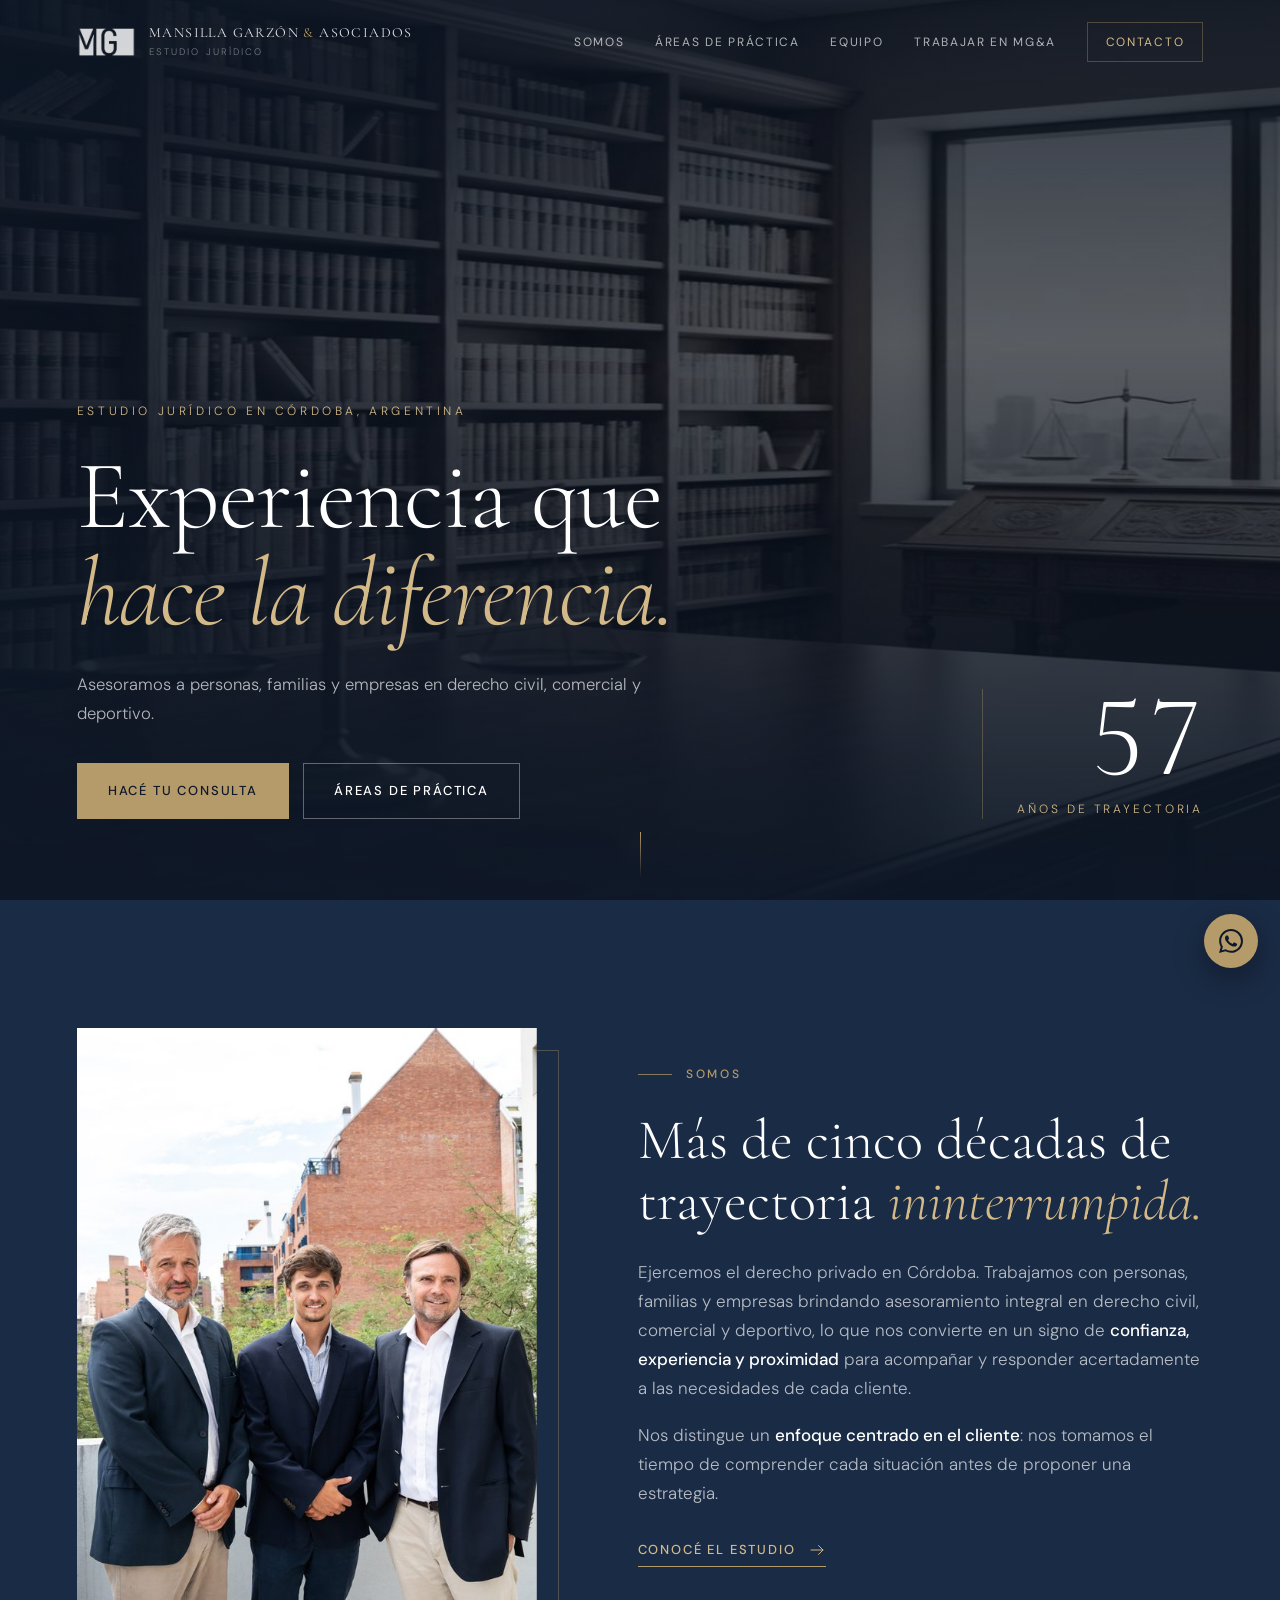
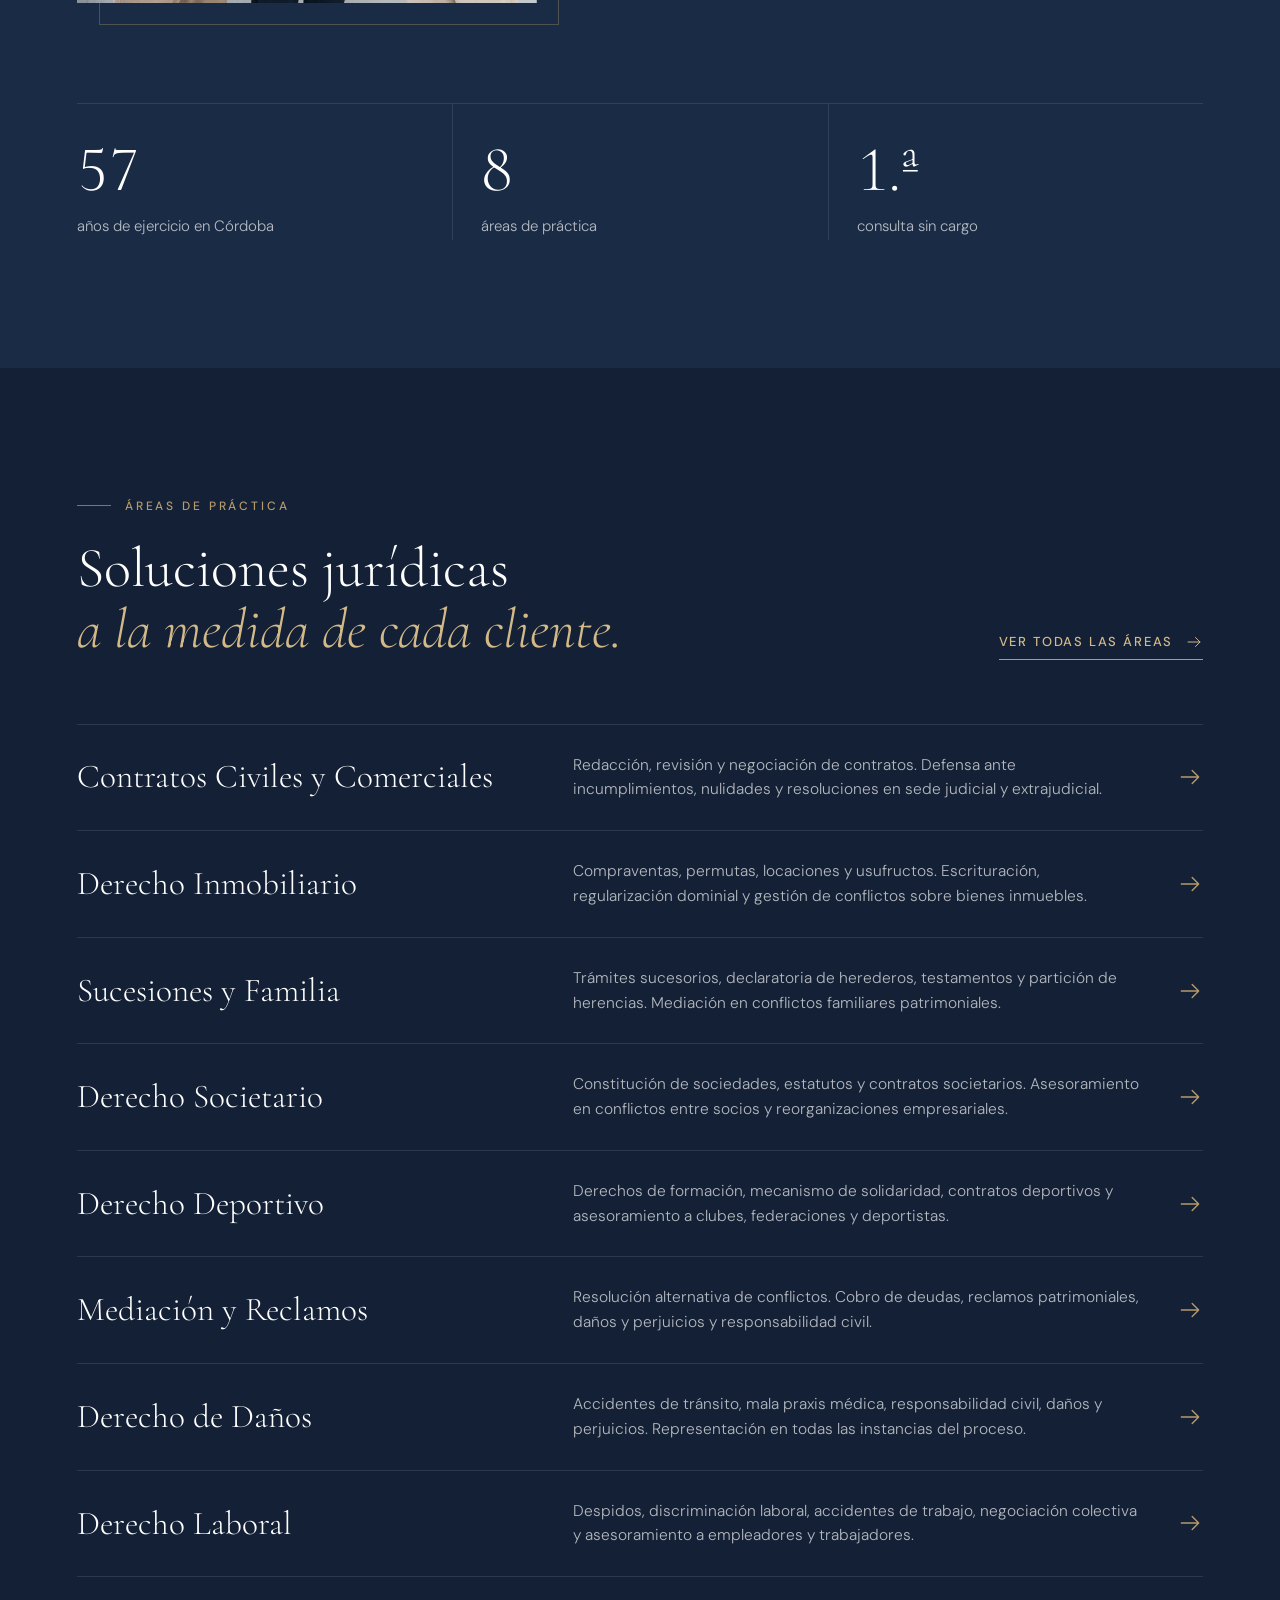
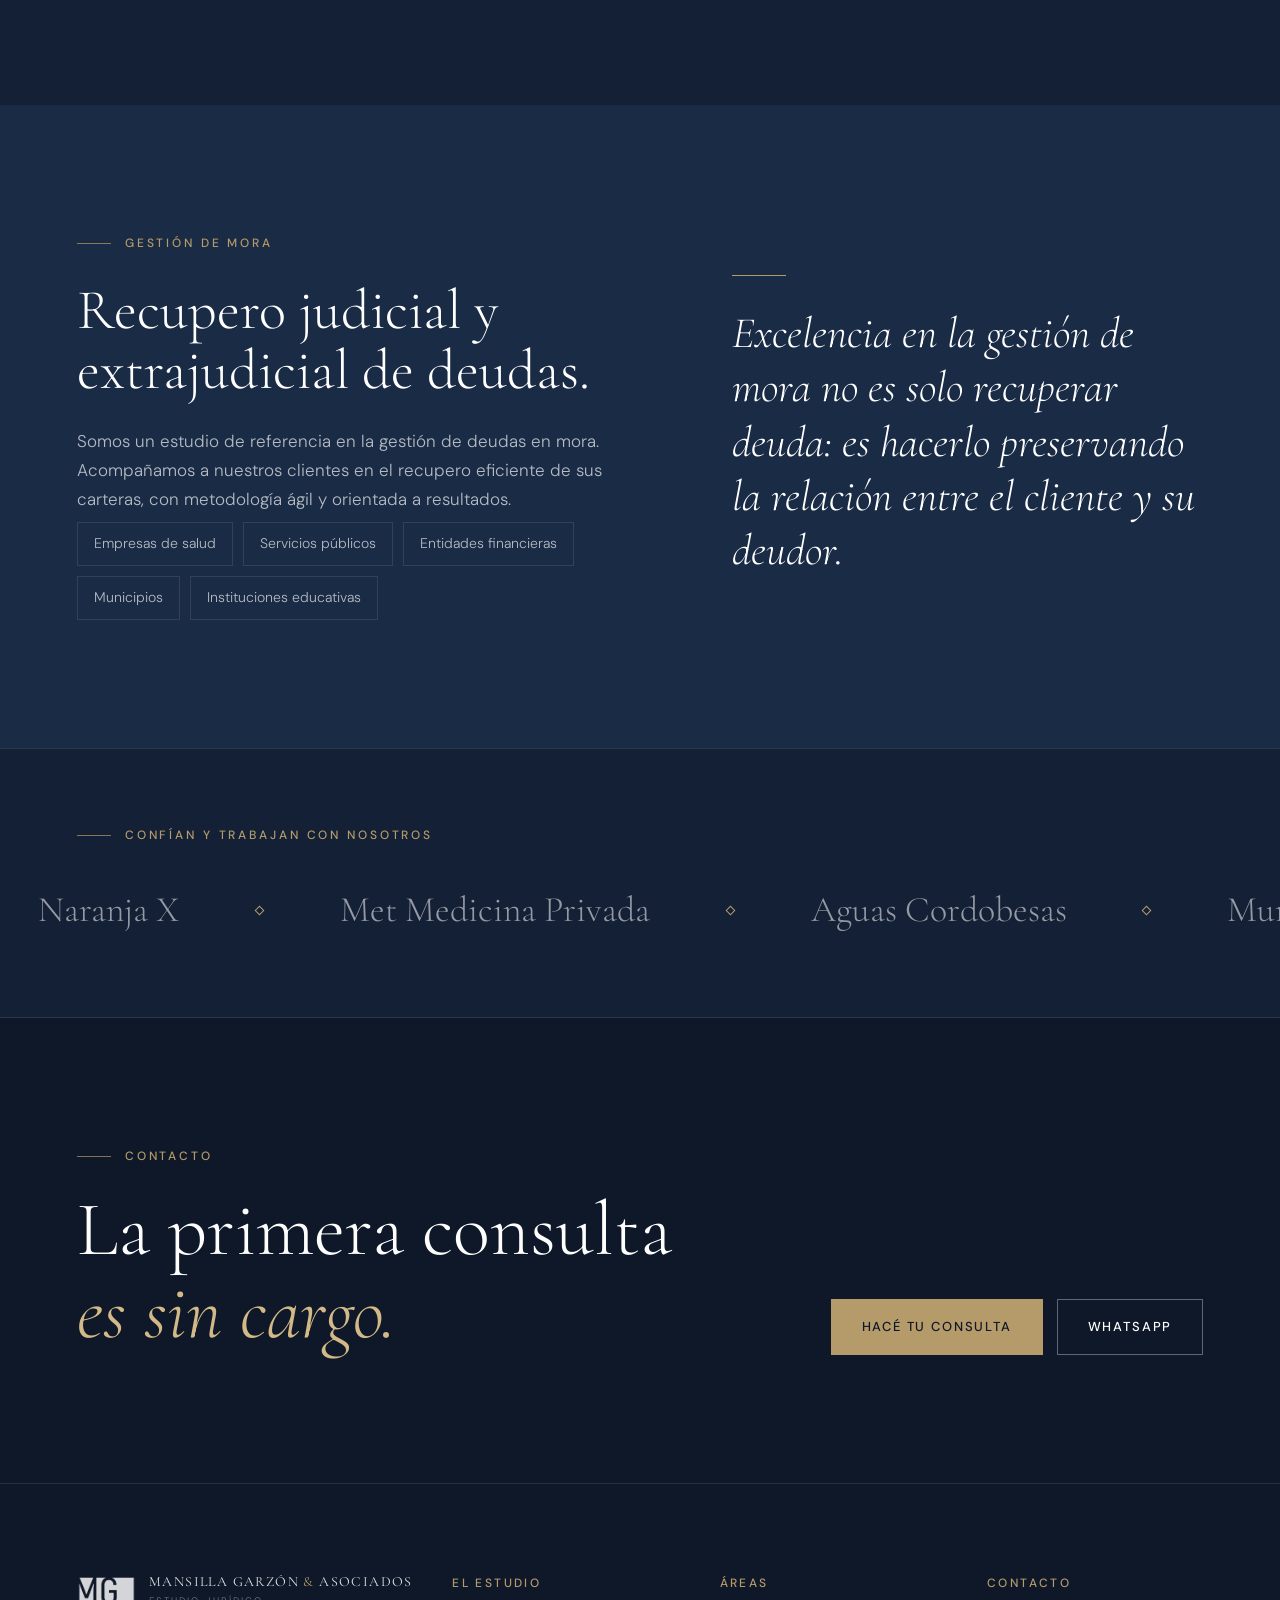
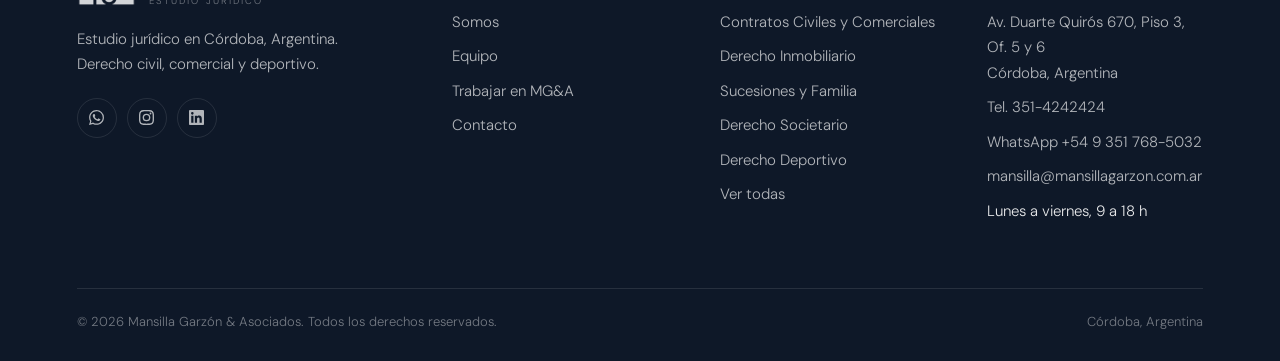
==== commit db6ac50b: "Contacto: teléfono fijo en el enlace de llamada y dirección completa Co-Authored-By: Claude Opus 5.5" ====
--- a/index.html
+++ b/index.html
@@ -37,7 +37,7 @@
 </header>
 <nav class="menu" id="menu" aria-label="Menú móvil">
   <a href="index.html" aria-current="page">Inicio</a><a href="somos.html">Somos</a><a href="areas.html">Áreas de práctica</a><a href="equipo.html">Equipo</a><a href="trabajar.html">Trabajar en MG&amp;A</a><a href="contacto.html">Contacto</a>
-  <div class="menu-foot">Av. Duarte Quirós 670, Córdoba<br/><a href="https://wa.me/5493517685032" target="_blank" rel="noopener">WhatsApp +54 9 351 768-5032</a></div>
+  <div class="menu-foot">Av. Duarte Quirós 670, Piso 3, Of. 5 y 6, Córdoba<br/><a href="tel:+543514242424">Tel. 351-4242424</a><br/><a href="https://wa.me/5493517685032" target="_blank" rel="noopener">WhatsApp +54 9 351 768-5032</a></div>
 </nav>
 
 <main>
@@ -182,8 +182,9 @@
       <div>
         <h4>Contacto</h4>
         <ul>
-          <li><a href="https://www.google.com/maps/search/?api=1&query=Av.+Duarte+Quir%C3%B3s+670%2C+C%C3%B3rdoba%2C+Argentina" target="_blank" rel="noopener">Av. Duarte Quirós 670<br/>Córdoba, Argentina</a></li>
-          <li><a href="https://wa.me/5493517685032" target="_blank" rel="noopener">+54 9 351 768-5032</a></li>
+          <li><a href="https://www.google.com/maps/search/?api=1&query=Av.+Duarte+Quir%C3%B3s+670%2C+C%C3%B3rdoba%2C+Argentina" target="_blank" rel="noopener">Av. Duarte Quirós 670, Piso 3, Of. 5 y 6<br/>Córdoba, Argentina</a></li>
+          <li><a href="tel:+543514242424">Tel. 351-4242424</a></li>
+          <li><a href="https://wa.me/5493517685032" target="_blank" rel="noopener">WhatsApp +54 9 351 768-5032</a></li>
           <li><a href="mailto:mansilla@mansillagarzon.com.ar">mansilla@mansillagarzon.com.ar</a></li>
           <li>Lunes a viernes, 9 a 18 h</li>
         </ul>
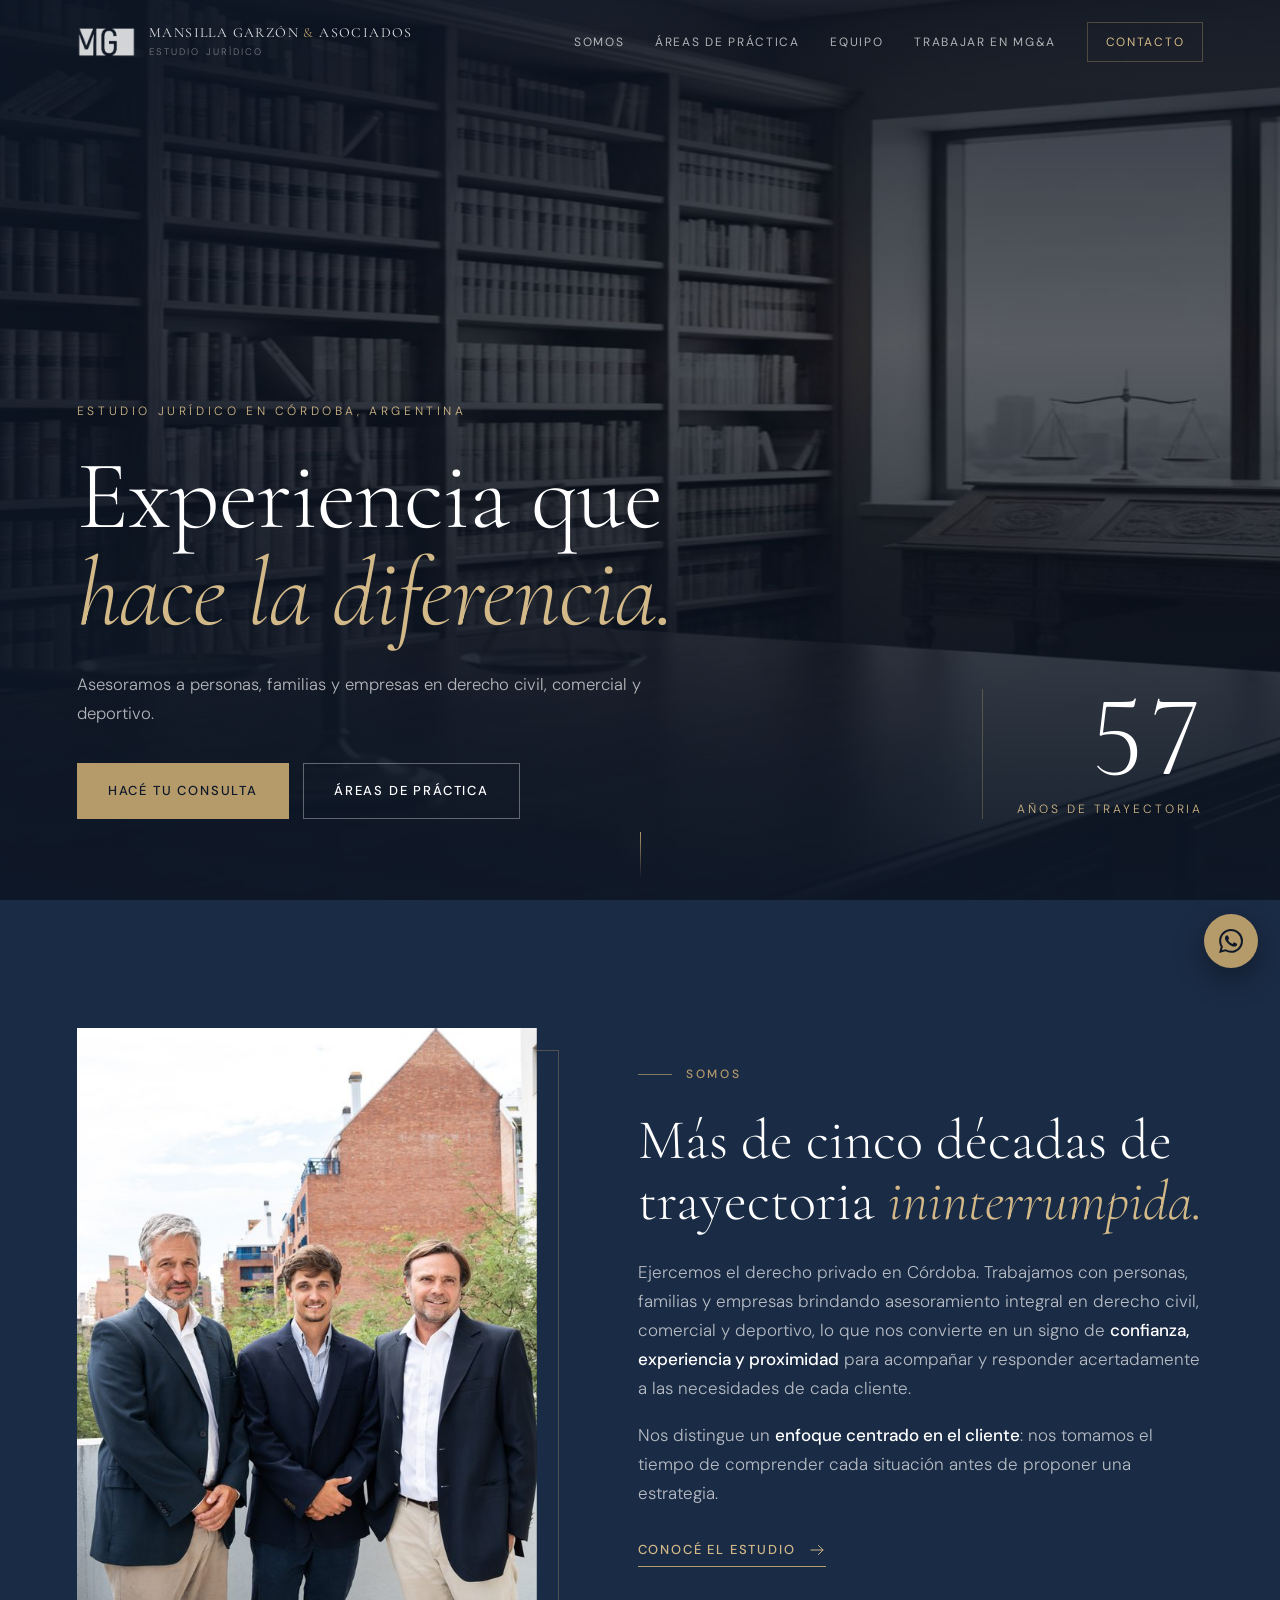
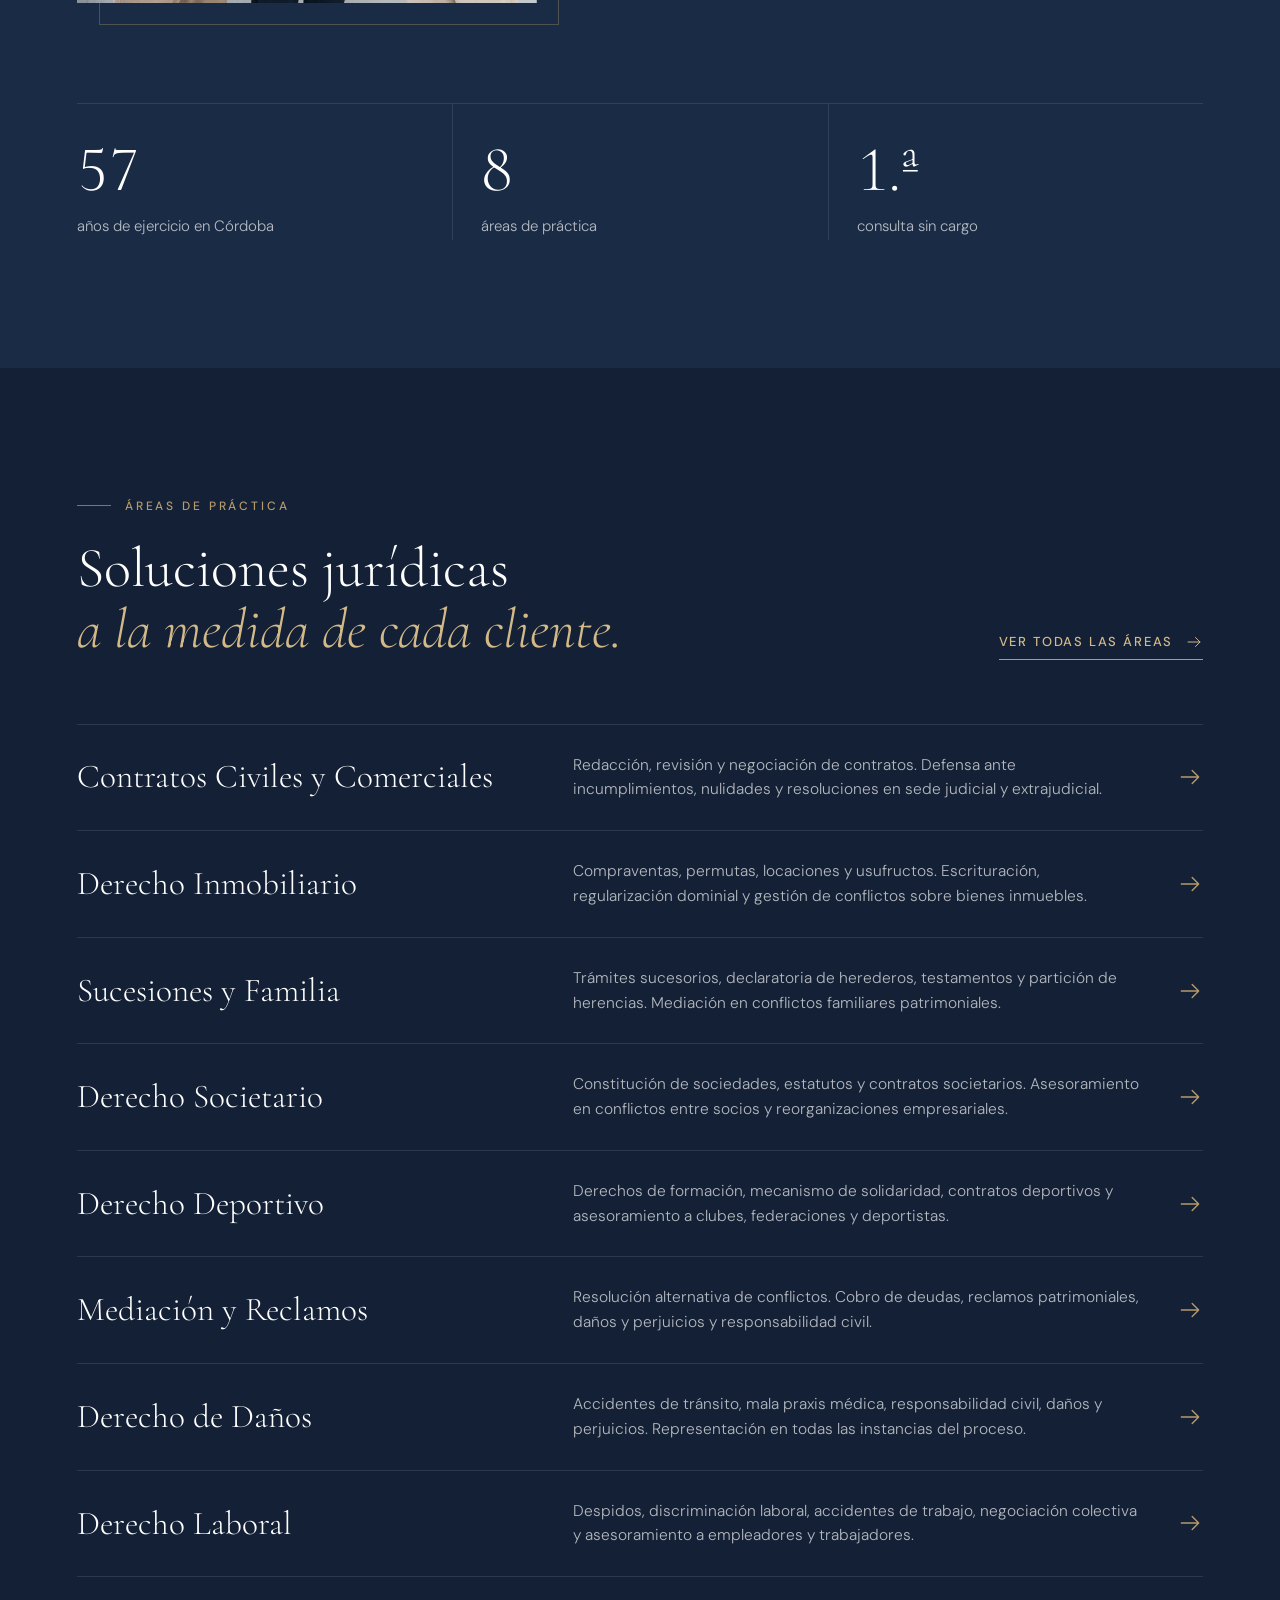
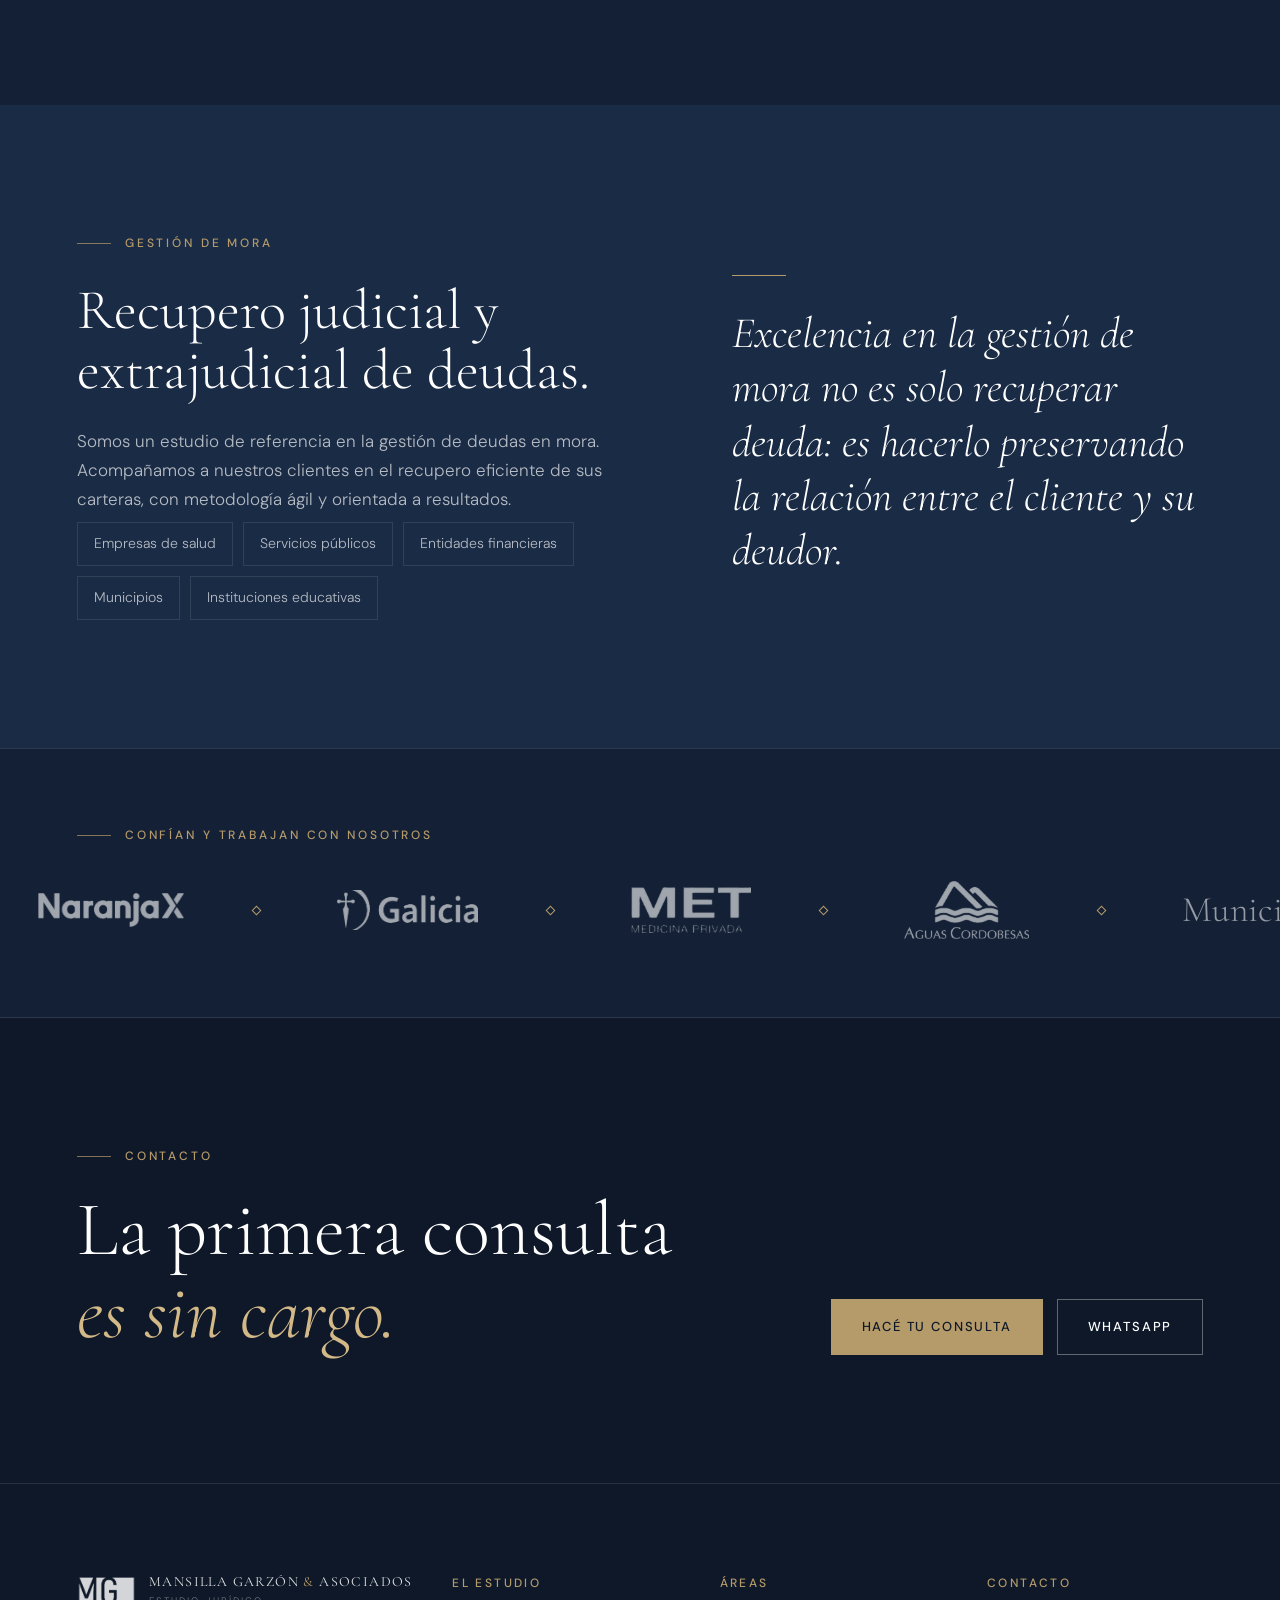
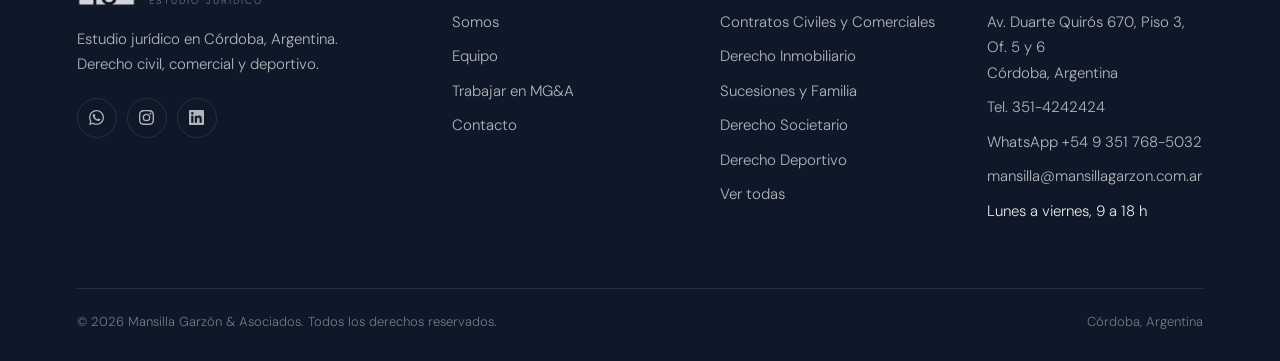
==== commit 257883ba: "Clientes con logos en la marquesina, Banco Galicia y nueva foto de Córdoba en Contacto Co-Authored-B" ====
--- a/index.html
+++ b/index.html
@@ -128,7 +128,7 @@
 
 <section class="clients" aria-label="Clientes">
   <div class="wrap"><p class="label" data-reveal>Confían y trabajan con nosotros</p></div>
-  <div class="marquee"><ul><li>Naranja X</li><li>Met Medicina Privada</li><li>Aguas Cordobesas</li><li>Municipalidad de Córdoba</li><li>Bircle IA</li><li>Fundaciones e Instituciones Educativas</li></ul><ul aria-hidden="true"><li>Naranja X</li><li>Met Medicina Privada</li><li>Aguas Cordobesas</li><li>Municipalidad de Córdoba</li><li>Bircle IA</li><li>Fundaciones e Instituciones Educativas</li></ul></div>
+  <div class="marquee"><ul><li><img src="assets/img/clientes/naranja-x.png" alt="Naranja X" style="height:34px" loading="lazy"/></li><li><img src="assets/img/clientes/galicia.png" alt="Banco Galicia" style="height:40px" loading="lazy"/></li><li><img src="assets/img/clientes/met.png" alt="Met Medicina Privada" style="height:46px" loading="lazy"/></li><li><img src="assets/img/clientes/aguas-cordobesas.png" alt="Aguas Cordobesas" style="height:58px" loading="lazy"/></li><li>Municipalidad de Córdoba</li><li><img src="assets/img/clientes/bircle.png" alt="Bircle IA" style="height:34px" loading="lazy"/> Bircle IA</li><li>Fundaciones e Instituciones Educativas</li></ul><ul aria-hidden="true"><li><img src="assets/img/clientes/naranja-x.png" alt="Naranja X" style="height:34px" loading="lazy"/></li><li><img src="assets/img/clientes/galicia.png" alt="Banco Galicia" style="height:40px" loading="lazy"/></li><li><img src="assets/img/clientes/met.png" alt="Met Medicina Privada" style="height:46px" loading="lazy"/></li><li><img src="assets/img/clientes/aguas-cordobesas.png" alt="Aguas Cordobesas" style="height:58px" loading="lazy"/></li><li>Municipalidad de Córdoba</li><li><img src="assets/img/clientes/bircle.png" alt="Bircle IA" style="height:34px" loading="lazy"/> Bircle IA</li><li>Fundaciones e Instituciones Educativas</li></ul></div>
 </section>
 
 <section class="section cta-band">
--- a/assets/css/site.css
+++ b/assets/css/site.css
@@ -195,9 +195,11 @@
 .marquee{display:flex;width:max-content;animation:marquee 38s linear infinite}
 .marquee:hover{animation-play-state:paused}
 .marquee ul{display:flex;list-style:none;flex-shrink:0}
-.marquee li{font-family:var(--serif);font-size:clamp(1.5rem,2.8vw,2.3rem);color:rgba(255,255,255,.55);white-space:nowrap;padding-inline:clamp(22px,3vw,44px);display:flex;align-items:center;gap:clamp(44px,6vw,88px);transition:color .3s}
-.marquee li::after{content:'';width:7px;height:7px;border:1px solid var(--gold);transform:rotate(45deg);flex-shrink:0}
+.marquee li{font-family:var(--serif);font-size:clamp(1.5rem,2.8vw,2.3rem);color:rgba(255,255,255,.55);white-space:nowrap;padding-inline:clamp(22px,3vw,44px);display:flex;align-items:center;gap:18px;transition:color .3s}
+.marquee li::after{content:'';margin-left:clamp(26px,4vw,70px);width:7px;height:7px;border:1px solid var(--gold);transform:rotate(45deg);flex-shrink:0}
+.marquee li img{width:auto;max-width:none;opacity:.6;transition:opacity .3s}
 .marquee li:hover{color:#fff}
+.marquee li:hover img{opacity:1}
 
 /* ── Llamado final ── */
 .cta-band{position:relative;text-align:left;background:var(--navy-ink);overflow:hidden}
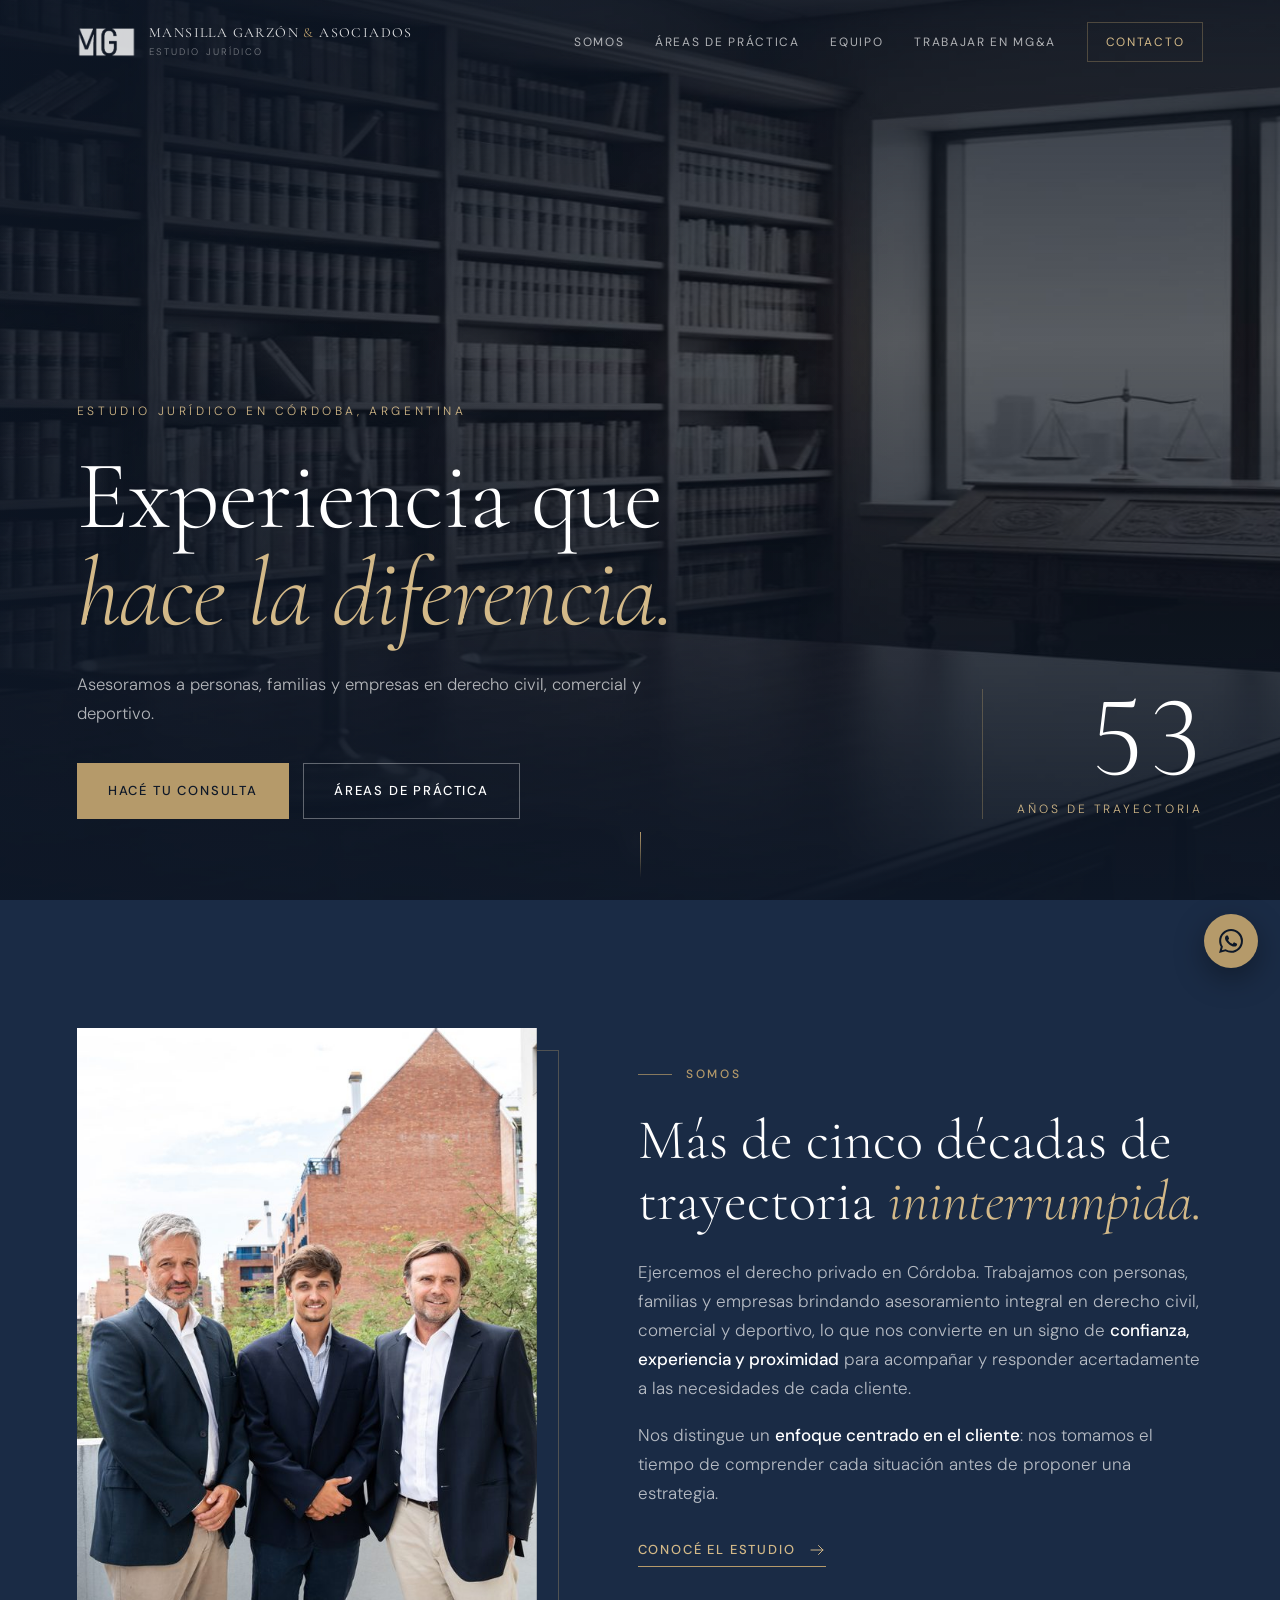
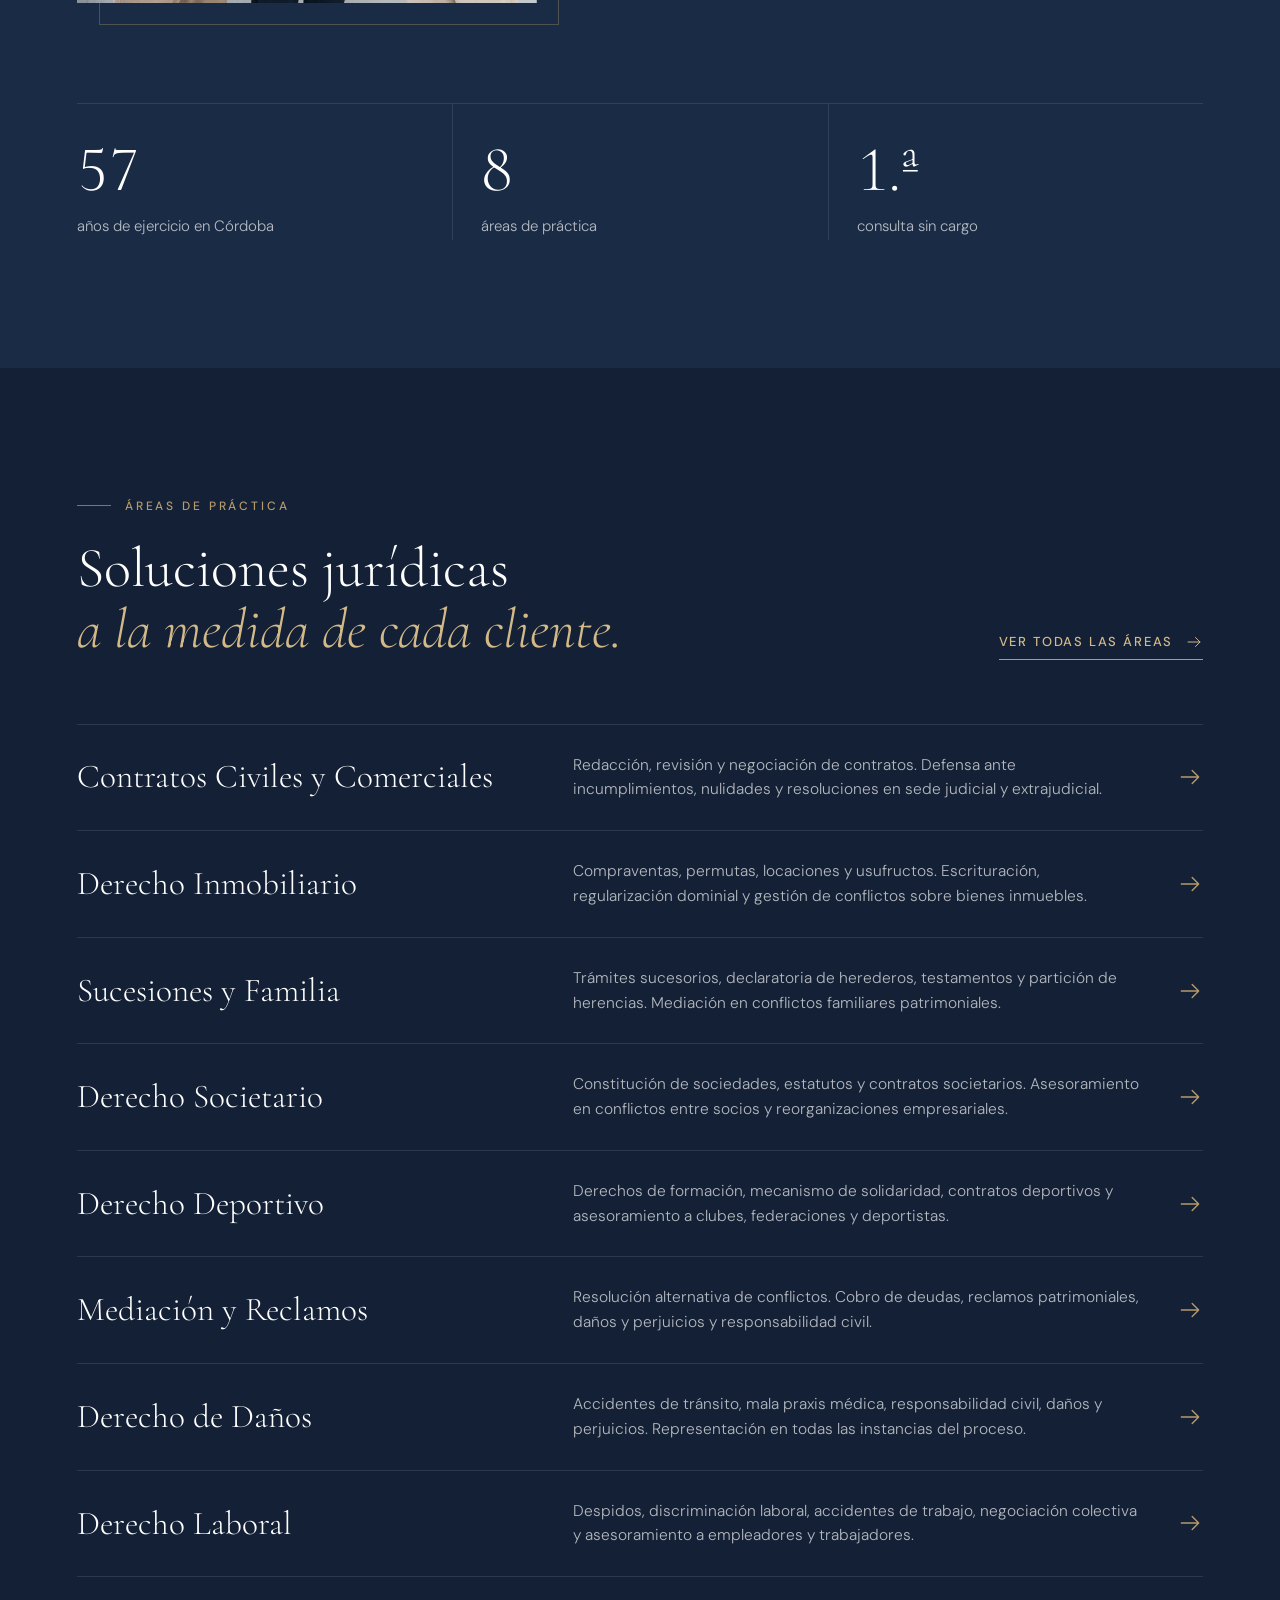
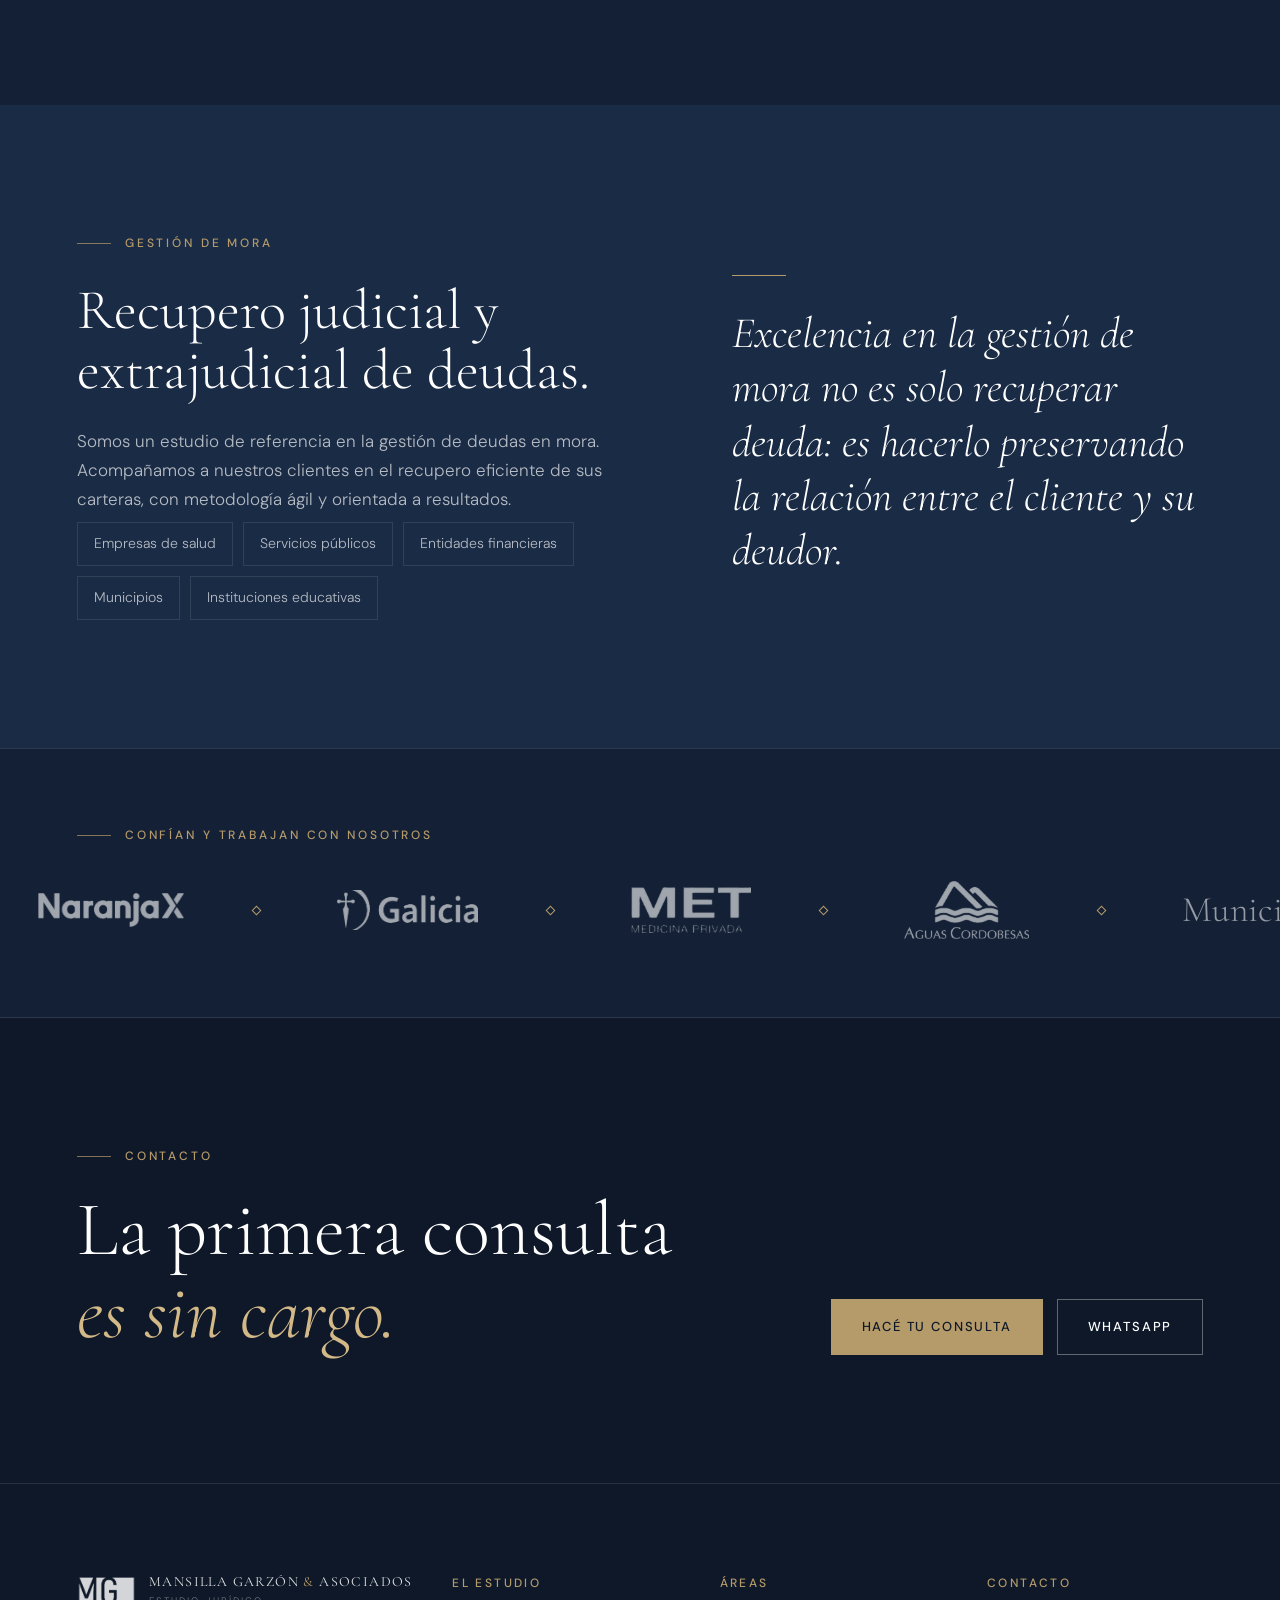
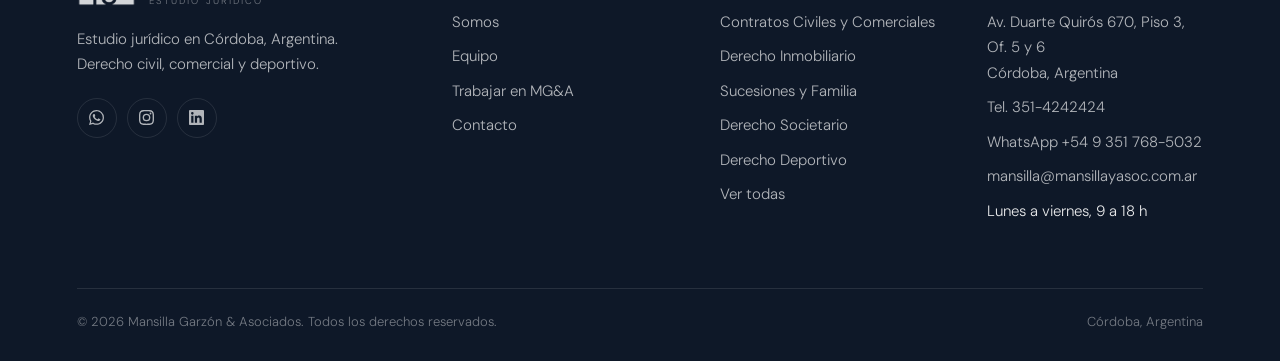
==== commit d592cee8: "Email de contacto: mansilla@mansillayasoc.com.ar Co-Authored-By: Claude Opus 5.5 <noreply@anthropic." ====
--- a/index.html
+++ b/index.html
@@ -185,7 +185,7 @@
           <li><a href="https://www.google.com/maps/search/?api=1&query=Av.+Duarte+Quir%C3%B3s+670%2C+C%C3%B3rdoba%2C+Argentina" target="_blank" rel="noopener">Av. Duarte Quirós 670, Piso 3, Of. 5 y 6<br/>Córdoba, Argentina</a></li>
           <li><a href="tel:+543514242424">Tel. 351-4242424</a></li>
           <li><a href="https://wa.me/5493517685032" target="_blank" rel="noopener">WhatsApp +54 9 351 768-5032</a></li>
-          <li><a href="mailto:mansilla@mansillagarzon.com.ar">mansilla@mansillagarzon.com.ar</a></li>
+          <li><a href="mailto:mansilla@mansillayasoc.com.ar">mansilla@mansillayasoc.com.ar</a></li>
           <li>Lunes a viernes, 9 a 18 h</li>
         </ul>
       </div>
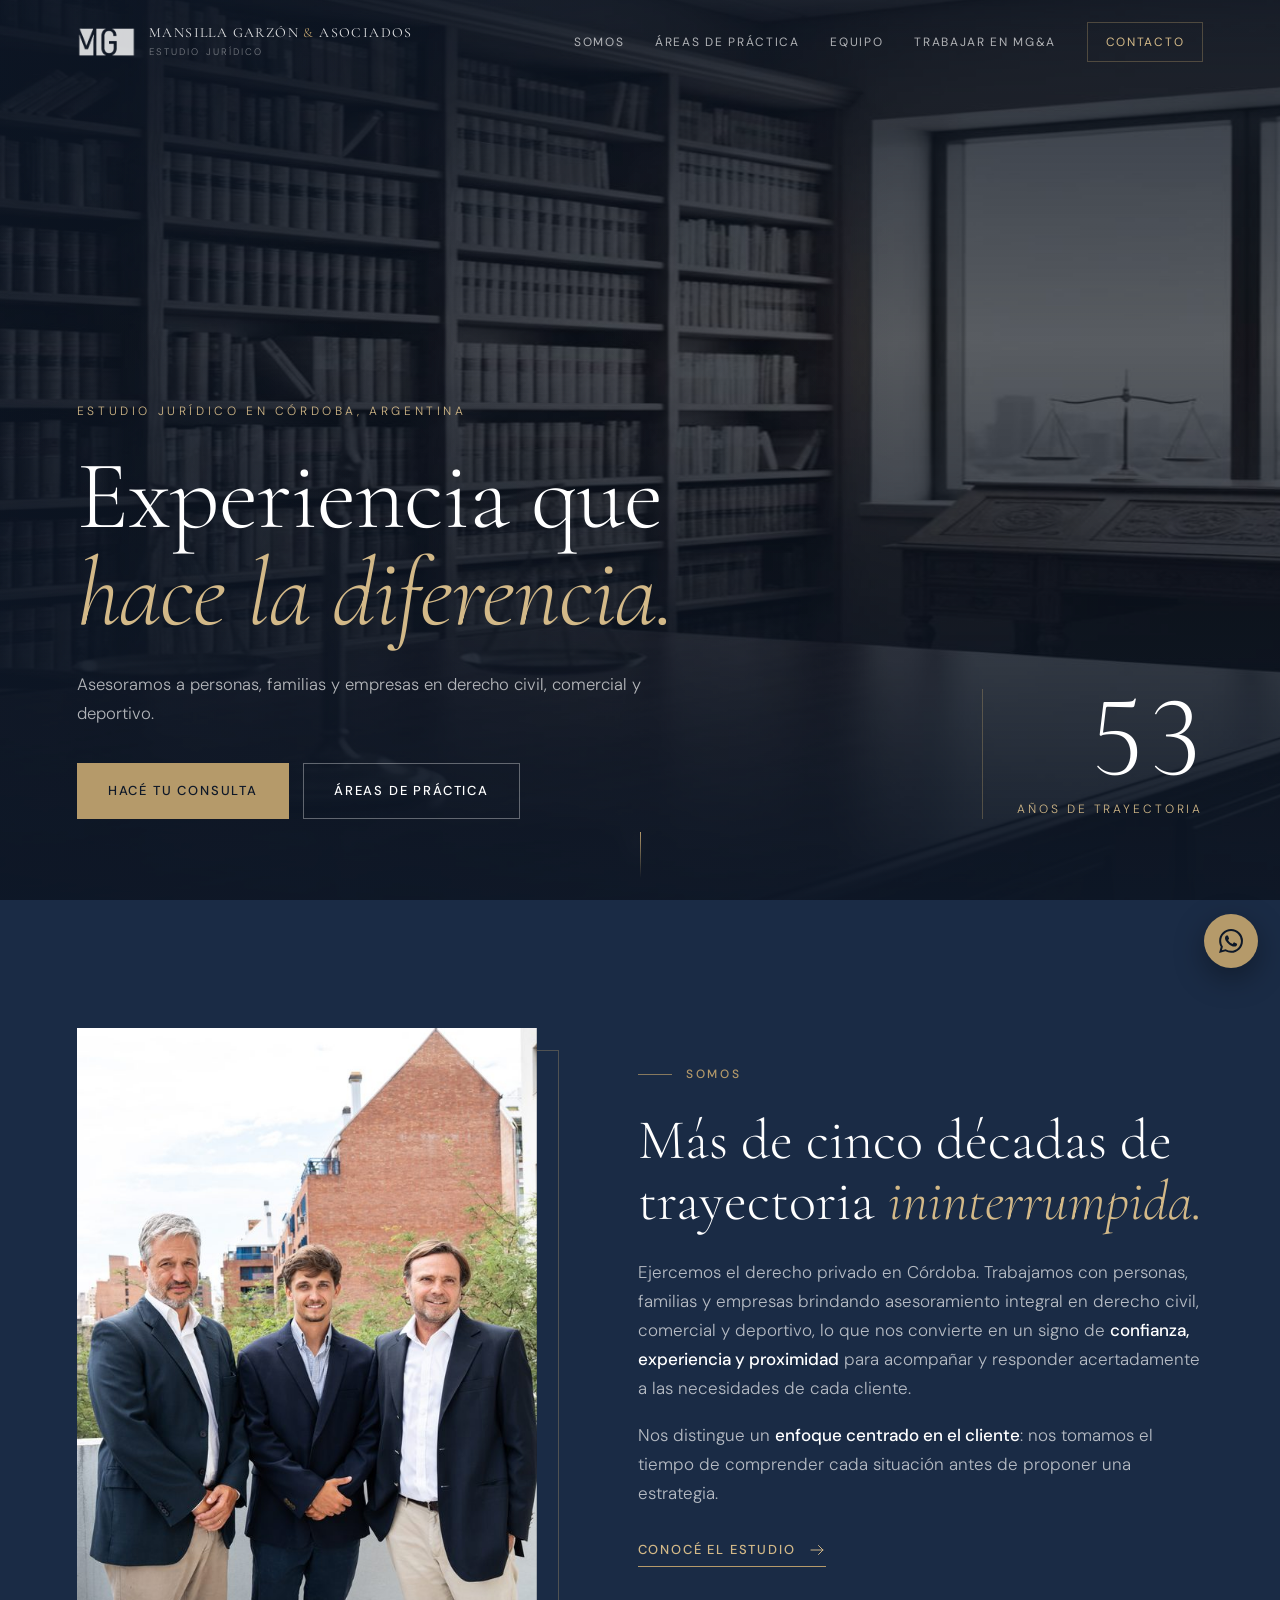
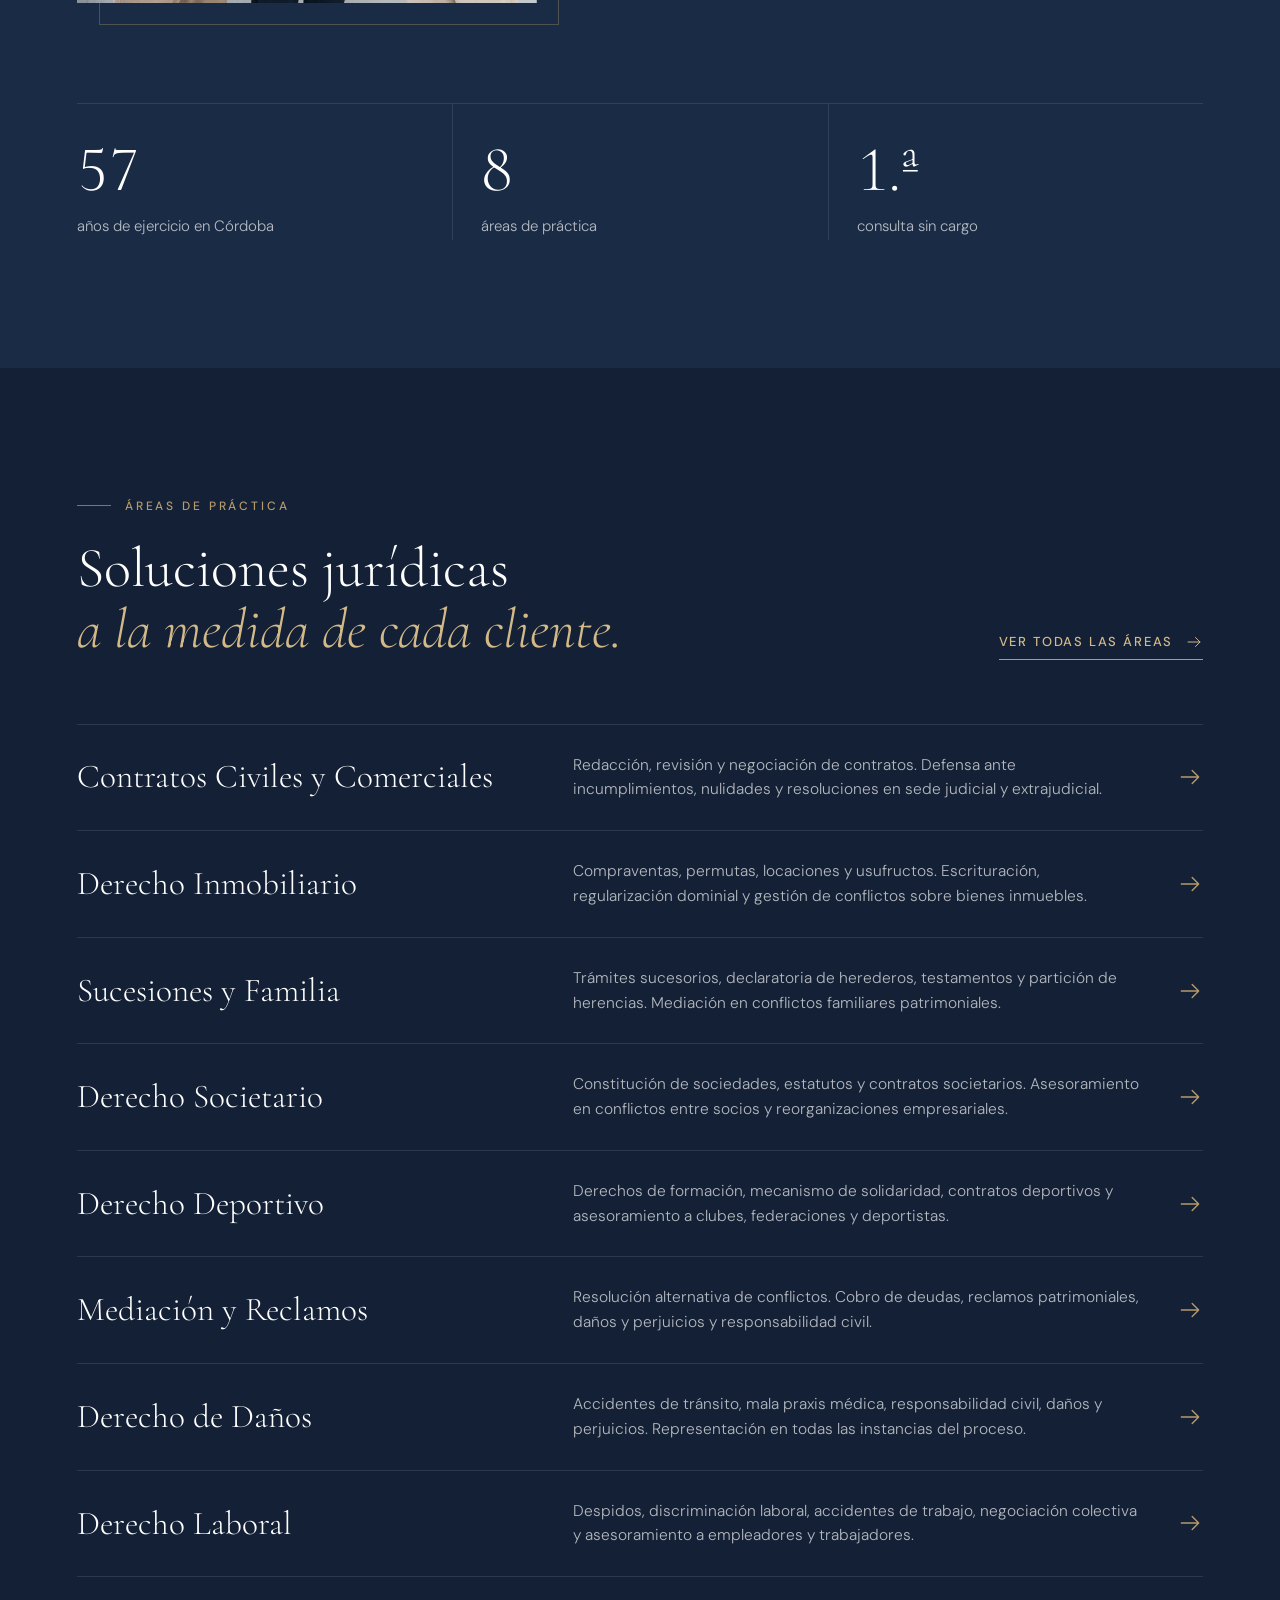
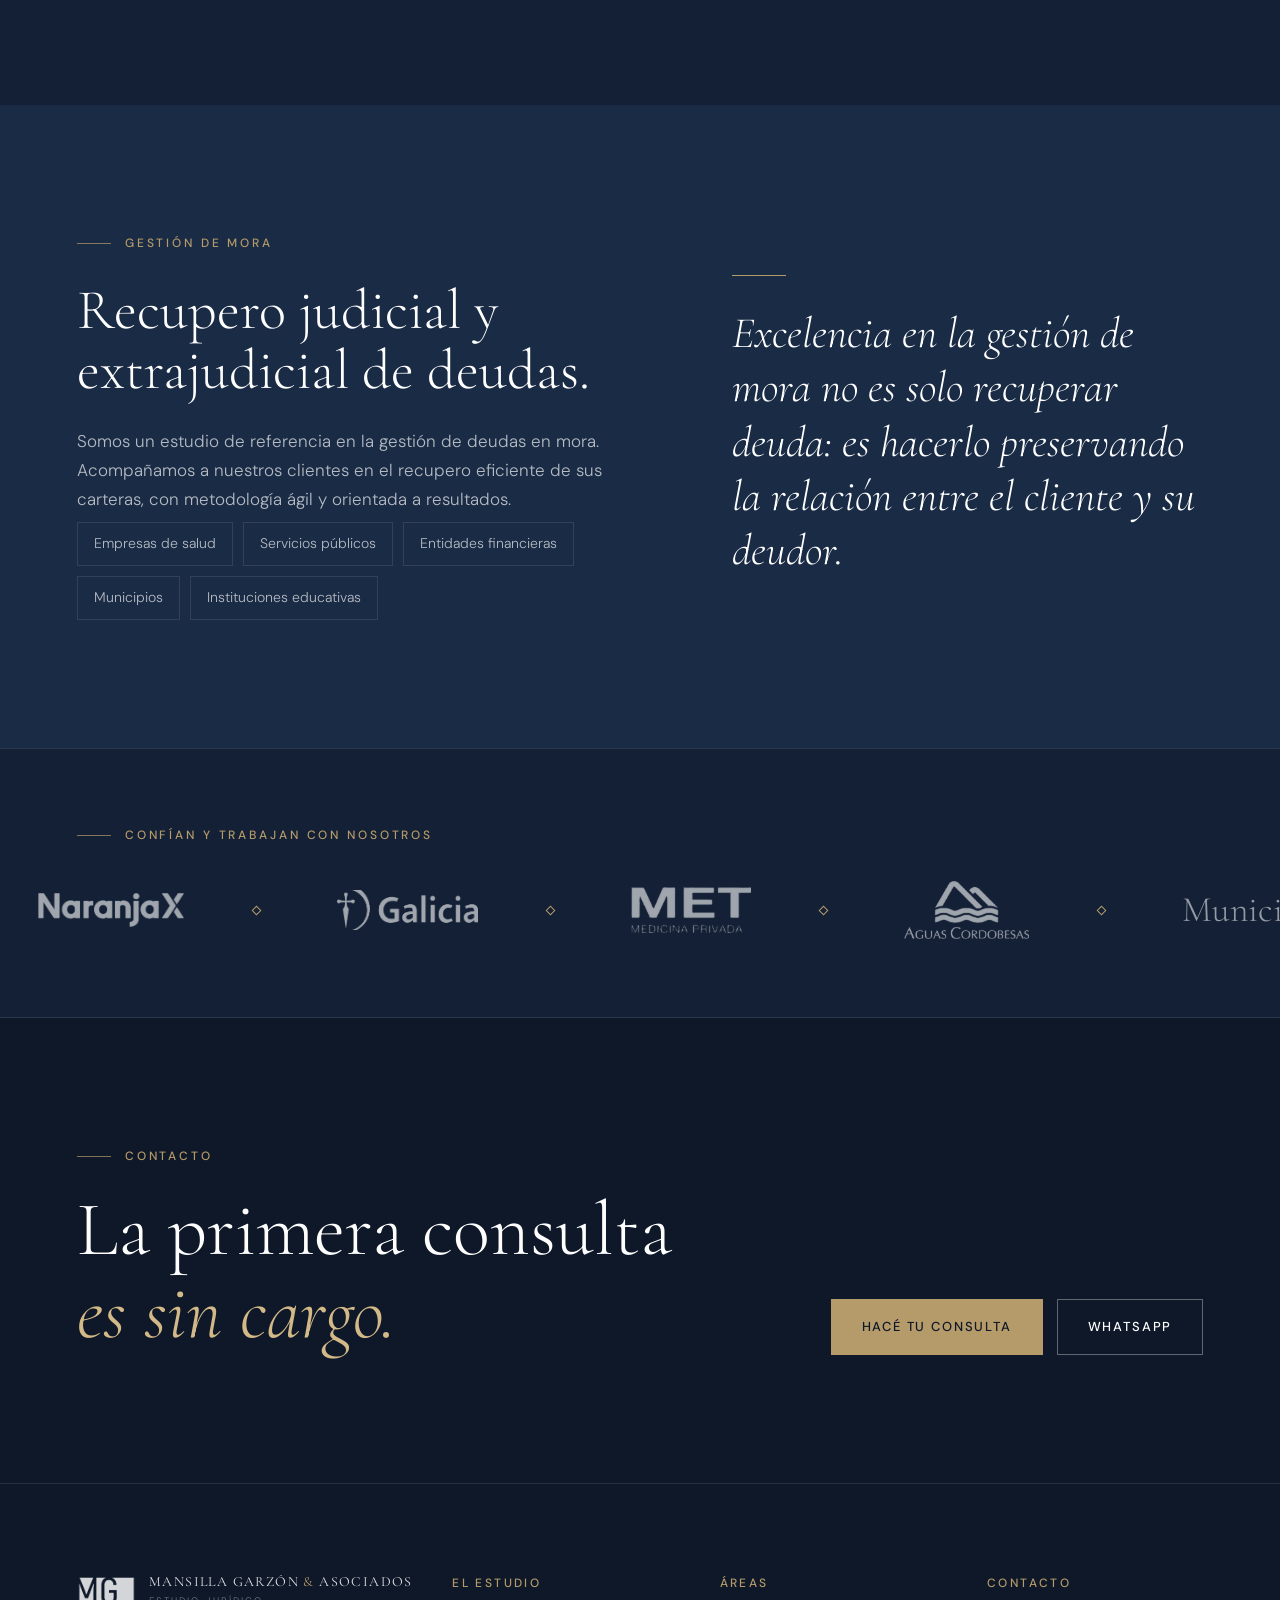
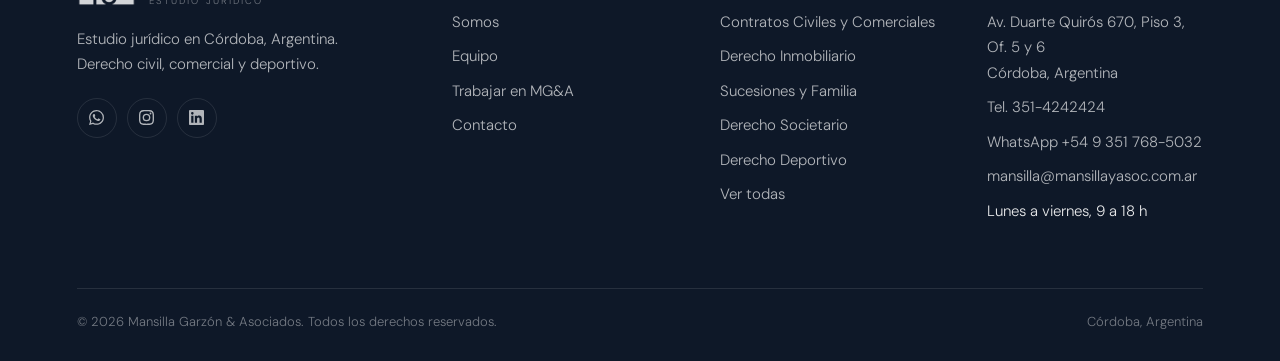
==== commit 3d4724c8: "Celular: efectos al entrar en pantalla en lugar de hover, respuesta al tocar, y fundidos con movimie" ====
--- a/index.html
+++ b/index.html
@@ -16,7 +16,7 @@
 <link rel="preconnect" href="https://fonts.googleapis.com"/>
 <link rel="preconnect" href="https://fonts.gstatic.com" crossorigin/>
 <link href="https://fonts.googleapis.com/css2?family=Cormorant+Garamond:ital,wght@0,300;0,400;0,500;1,300;1,400&family=DM+Sans:wght@300;400;500&display=swap" rel="stylesheet"/>
-<link rel="stylesheet" href="assets/css/site.css"/>
+<link rel="stylesheet" href="assets/css/site.css?v=3"/>
 <script>document.documentElement.classList.add('js');try{if(sessionStorage.getItem('mg-seen'))document.documentElement.classList.add('seen')}catch(e){}</script>
 </head>
 <body>
@@ -198,6 +198,6 @@
 </footer>
 
 <a class="wa" href="https://wa.me/5493517685032" target="_blank" rel="noopener" aria-label="Escribinos por WhatsApp"><svg viewBox="0 0 24 24" aria-hidden="true"><path d="M17.472 14.382c-.297-.149-1.758-.867-2.03-.967-.273-.099-.471-.148-.67.15-.197.297-.767.966-.94 1.164-.173.199-.347.223-.644.075-.297-.15-1.255-.463-2.39-1.475-.883-.788-1.48-1.761-1.653-2.059-.173-.297-.018-.458.13-.606.134-.133.298-.347.446-.52.149-.174.198-.298.298-.497.099-.198.05-.371-.025-.52-.075-.149-.669-1.612-.916-2.207-.242-.579-.487-.5-.669-.51-.173-.008-.371-.01-.57-.01-.198 0-.52.074-.792.372-.272.297-1.04 1.016-1.04 2.479 0 1.462 1.065 2.875 1.213 3.074.149.198 2.096 3.2 5.077 4.487.709.306 1.262.489 1.694.625.712.227 1.36.195 1.871.118.571-.085 1.758-.719 2.006-1.413.248-.694.248-1.289.173-1.413-.074-.124-.272-.198-.57-.347m-5.421 7.403h-.004a9.87 9.87 0 01-5.031-1.378l-.361-.214-3.741.982.998-3.648-.235-.374a9.86 9.86 0 01-1.51-5.26c.001-5.45 4.436-9.884 9.888-9.884 2.64 0 5.122 1.03 6.988 2.898a9.825 9.825 0 012.893 6.994c-.003 5.45-4.437 9.884-9.885 9.884m8.413-18.297A11.815 11.815 0 0012.05 0C5.495 0 .16 5.335.157 11.892c0 2.096.547 4.142 1.588 5.945L.057 24l6.305-1.654a11.882 11.882 0 005.683 1.448h.005c6.554 0 11.89-5.335 11.893-11.893a11.821 11.821 0 00-3.48-8.413z"/></svg></a>
-<script src="assets/js/site.js" defer></script>
+<script src="assets/js/site.js?v=3" defer></script>
 </body>
 </html>
--- a/assets/css/site.css
+++ b/assets/css/site.css
@@ -322,10 +322,34 @@
   .btn{width:100%}
 }
 
+/* Pantallas táctiles: lo que en computadora ocurre al pasar el mouse, acá ocurre al entrar en pantalla */
+@media (hover:none){
+  .person.in .frame img{filter:none;transition:filter 1.4s ease .9s,transform 1.2s var(--ease-out),clip-path 1.3s var(--ease)}
+  .person.in .frame::after{transform:scaleX(1);transition-delay:1s}
+  .row.in::before{transform:scaleX(1);transition-delay:.35s}
+  .row.in svg{transform:translateX(4px)}
+  .area.in::after{transform:scaleX(1);transition-delay:.4s}
+  .area.in .area-icon{transform:translateY(-4px)}
+  .marquee li img{opacity:.85}
+  .btn:active::before{transform:none}
+  .btn--ghost:active{color:var(--navy-ink)}
+  .row:active,.area:active{background:var(--navy-lift)}
+  .social a:active,.wa:active{transform:scale(.94)}
+}
+
+/* Movimiento reducido: sin desplazamientos ni zoom, pero se conservan los fundidos suaves */
 @media (prefers-reduced-motion:reduce){
-  *,*::before,*::after{animation-duration:.01ms!important;animation-delay:0s!important;transition-duration:.01ms!important;scroll-behavior:auto!important}
+  html{scroll-behavior:auto}
   .curtain{display:none}
-  .marquee{animation:none;flex-wrap:wrap}
-  .js [data-reveal]{opacity:1;transform:none}
-  .js [data-reveal] img{transform:none;clip-path:none}
-}
+  .hero-media img,.scroll-cue{animation:none}
+  .line>span{transform:none;animation:pageIn .9s ease both;animation-delay:calc(var(--d) - 1.2s)}
+  .hero-kicker,.hero-sub,.hero-actions,.hero-mark{animation-name:pageIn}
+  .marquee{animation-duration:90s}
+  .js [data-reveal]{transform:none;transition:opacity 1s ease;transition-delay:var(--rd,0s)}
+  .js [data-reveal="img"] img{clip-path:none;transform:none;opacity:0;transition:opacity 1.2s ease}
+  .js [data-reveal="img"].in img{opacity:1}
+}
+
+/* Integrante sin foto: iniciales */
+.frame--initials{display:flex;align-items:center;justify-content:center;background:var(--navy-deep);border:1px solid var(--line)}
+.frame--initials span{font-family:var(--serif);font-weight:300;font-size:clamp(2.6rem,5vw,4rem);letter-spacing:.06em;color:var(--gold-soft)}
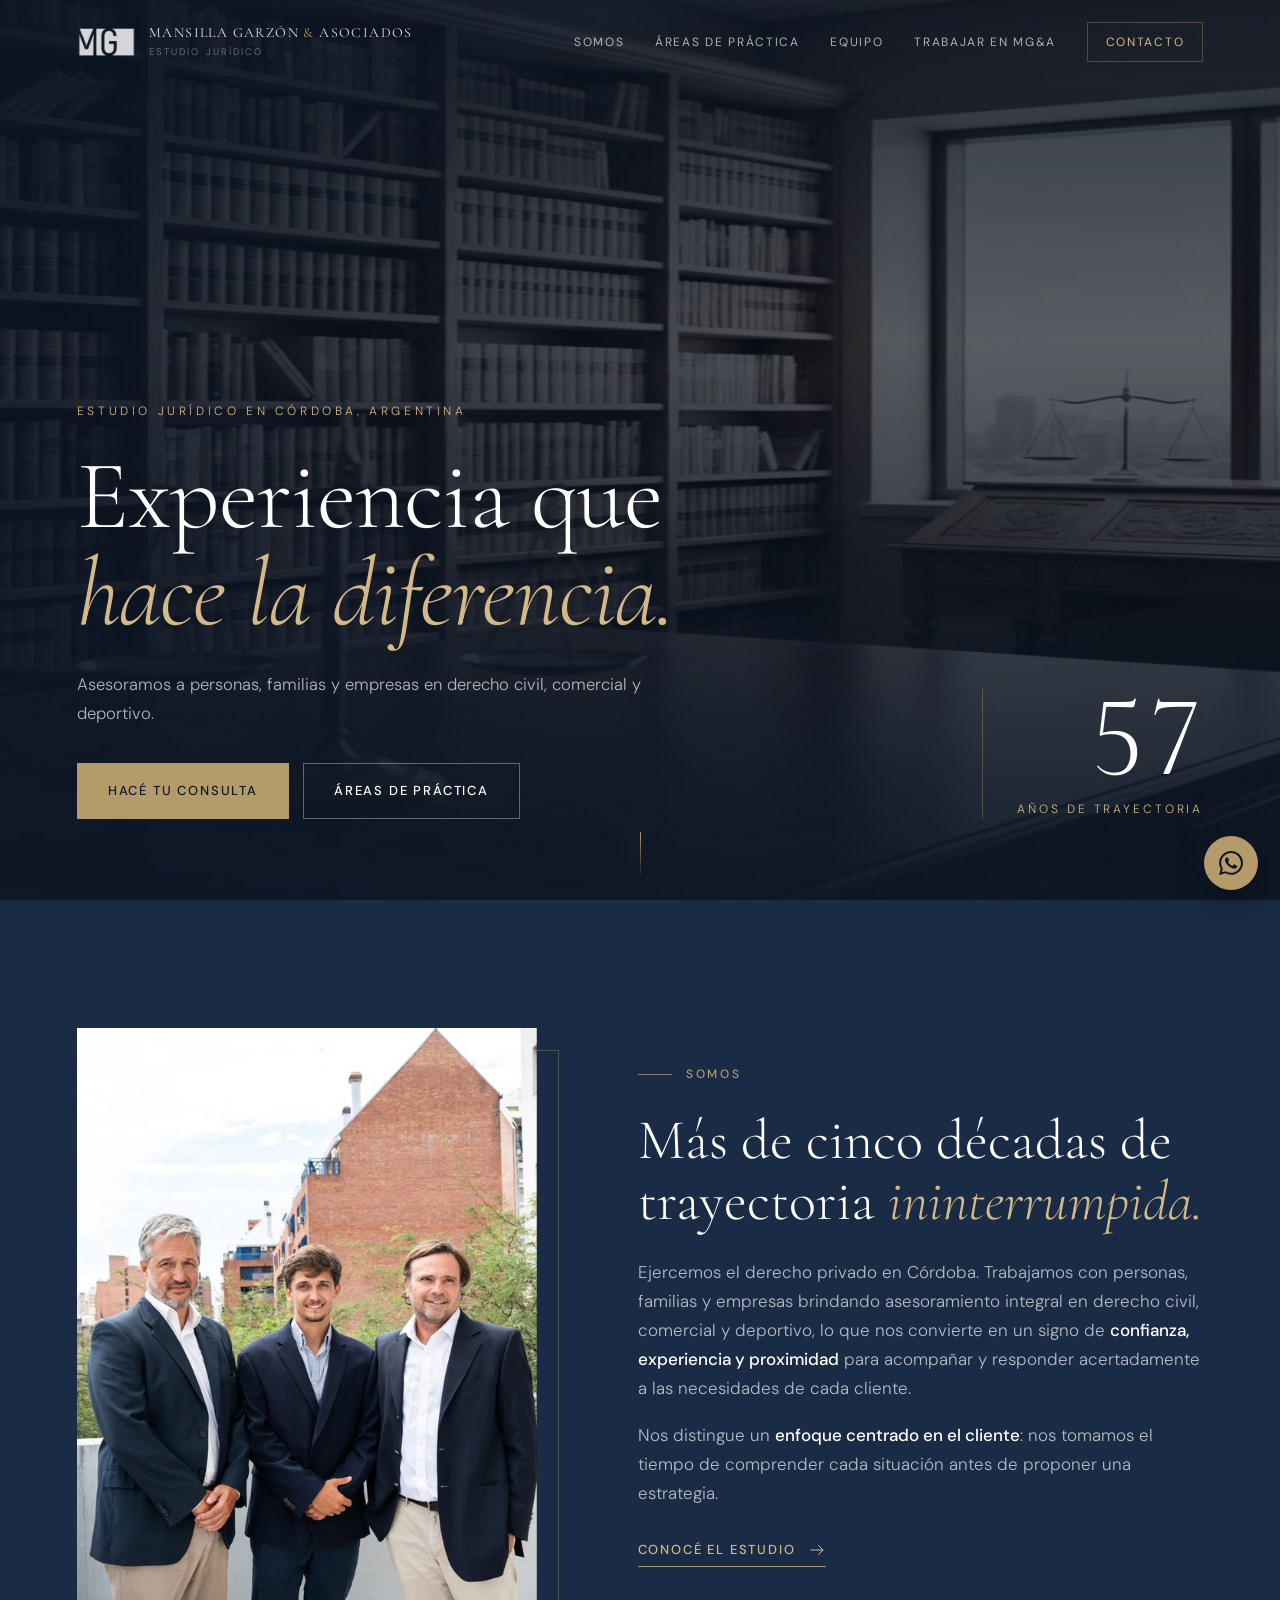
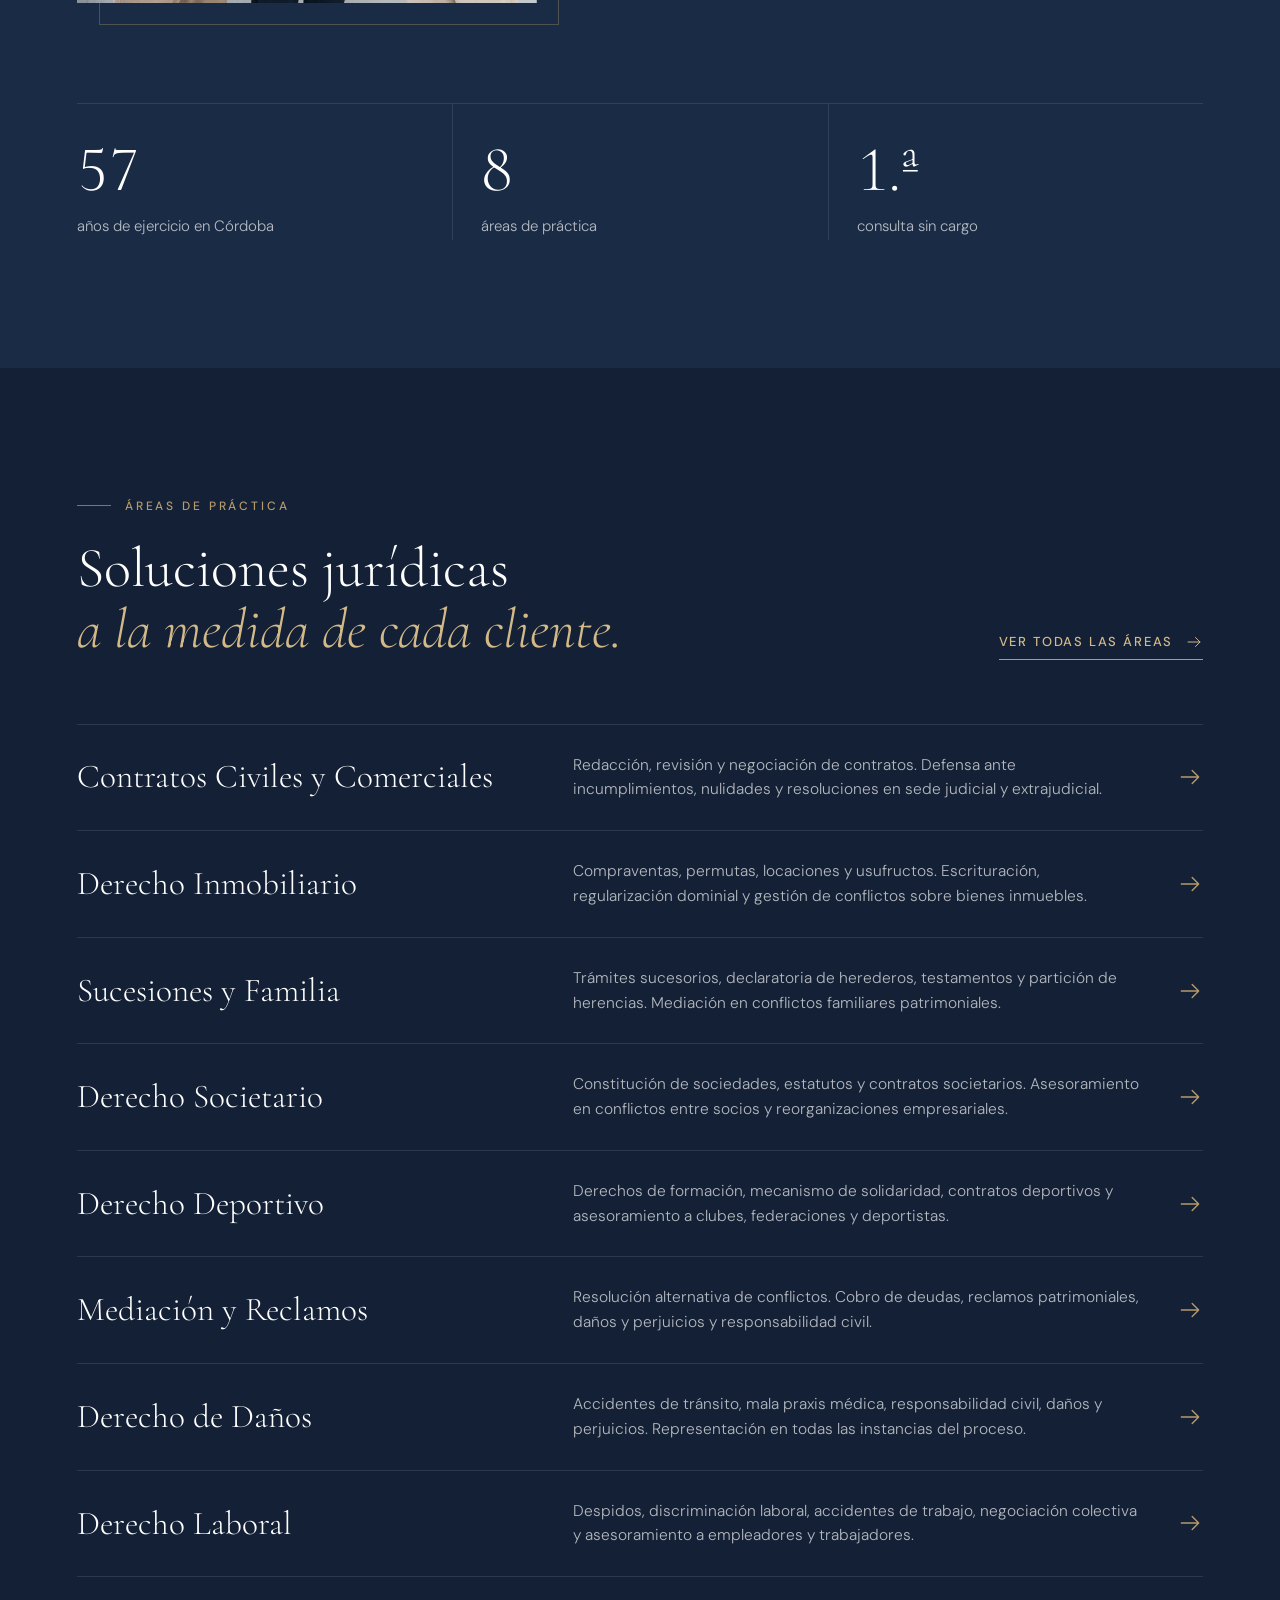
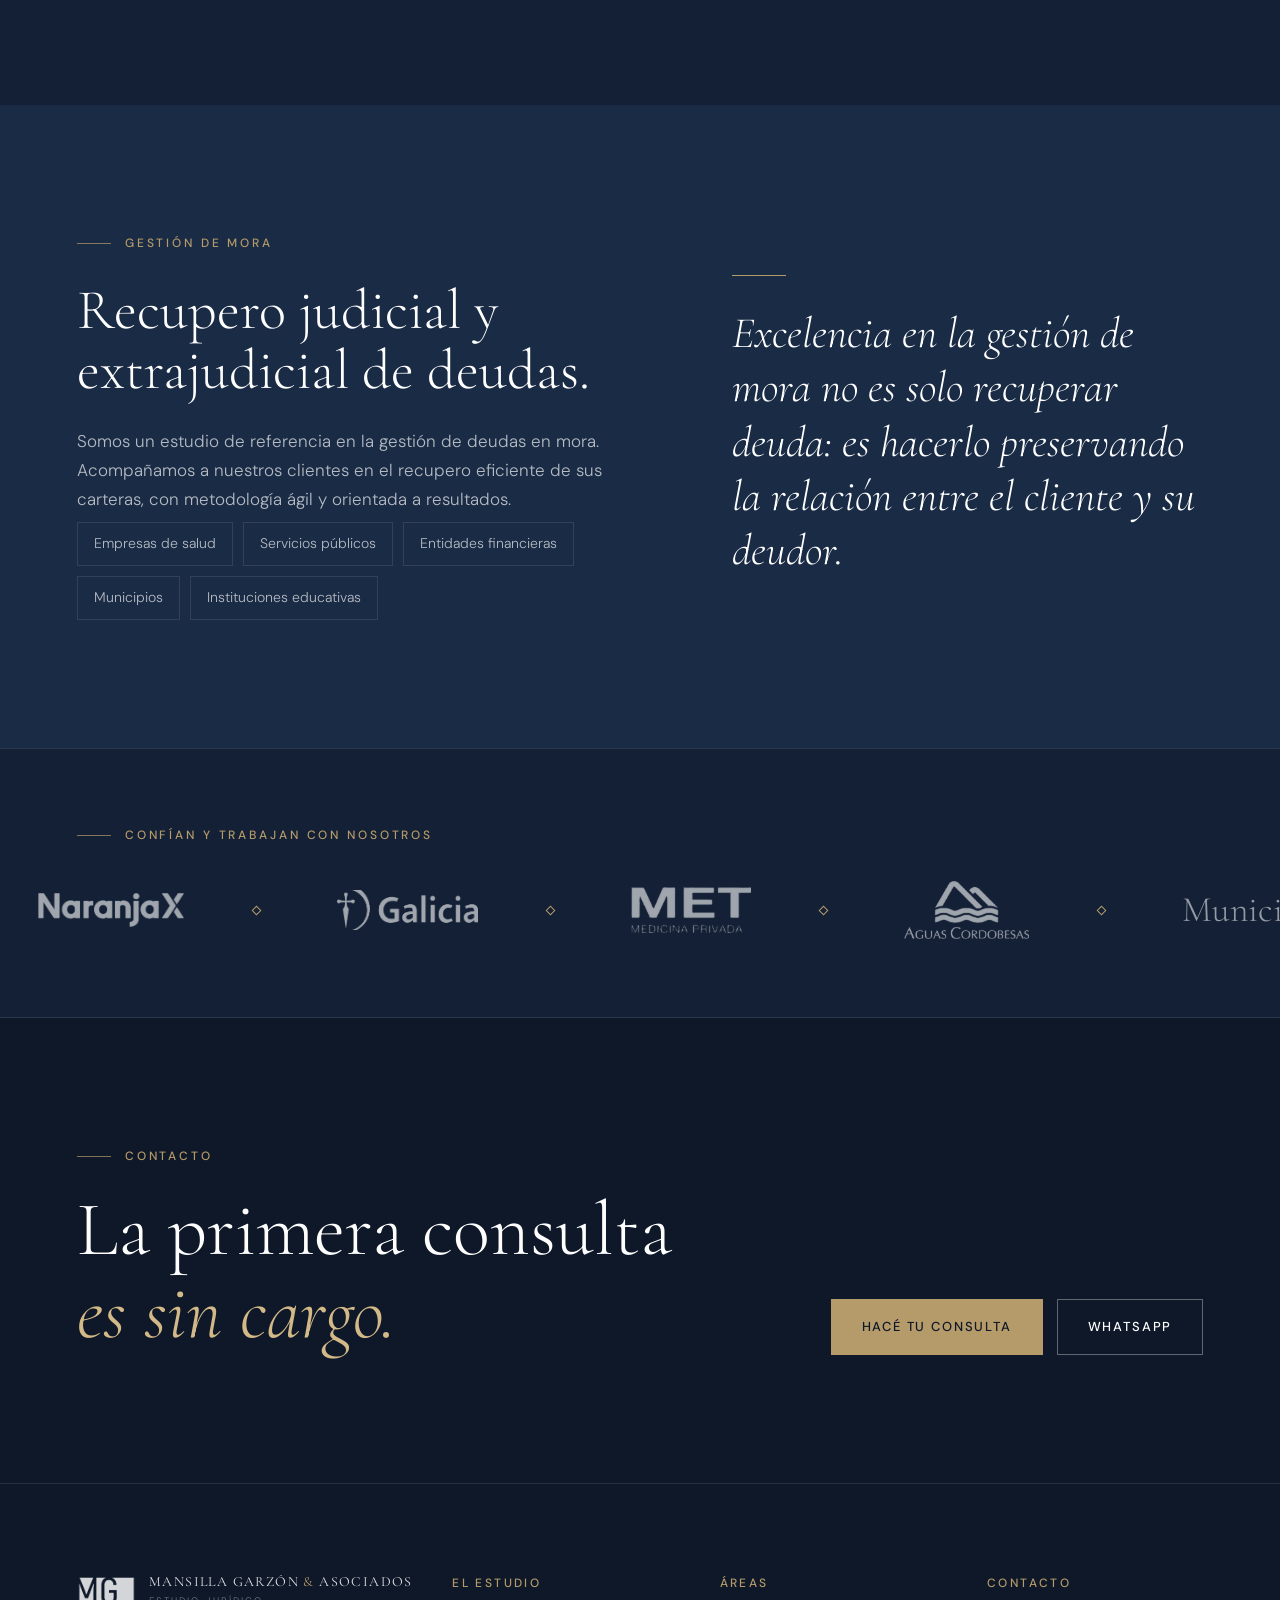
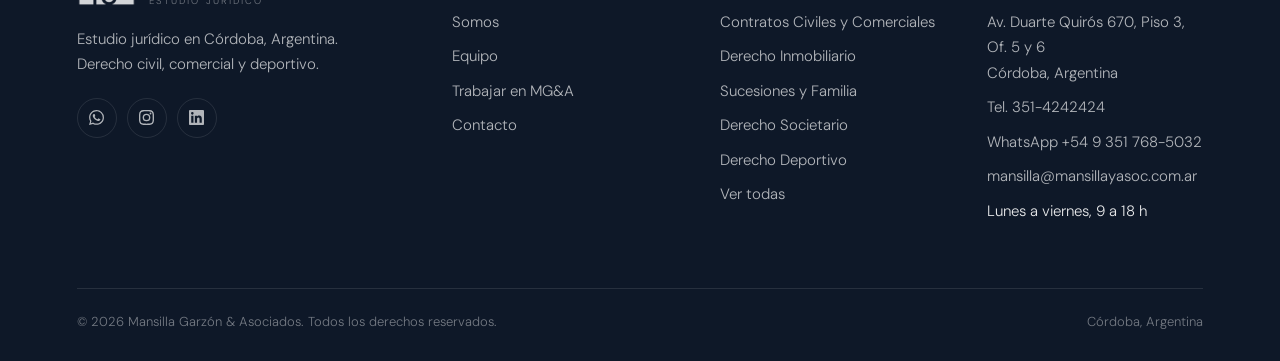
==== commit 1438cb0f: "Fotos de Aldana y Agustina, apellido Quattropani y webchat de Chattigo Co-Authored-By: Claude Opus 5" ====
--- a/index.html
+++ b/index.html
@@ -199,5 +199,7 @@
 
 <a class="wa" href="https://wa.me/5493517685032" target="_blank" rel="noopener" aria-label="Escribinos por WhatsApp"><svg viewBox="0 0 24 24" aria-hidden="true"><path d="M17.472 14.382c-.297-.149-1.758-.867-2.03-.967-.273-.099-.471-.148-.67.15-.197.297-.767.966-.94 1.164-.173.199-.347.223-.644.075-.297-.15-1.255-.463-2.39-1.475-.883-.788-1.48-1.761-1.653-2.059-.173-.297-.018-.458.13-.606.134-.133.298-.347.446-.52.149-.174.198-.298.298-.497.099-.198.05-.371-.025-.52-.075-.149-.669-1.612-.916-2.207-.242-.579-.487-.5-.669-.51-.173-.008-.371-.01-.57-.01-.198 0-.52.074-.792.372-.272.297-1.04 1.016-1.04 2.479 0 1.462 1.065 2.875 1.213 3.074.149.198 2.096 3.2 5.077 4.487.709.306 1.262.489 1.694.625.712.227 1.36.195 1.871.118.571-.085 1.758-.719 2.006-1.413.248-.694.248-1.289.173-1.413-.074-.124-.272-.198-.57-.347m-5.421 7.403h-.004a9.87 9.87 0 01-5.031-1.378l-.361-.214-3.741.982.998-3.648-.235-.374a9.86 9.86 0 01-1.51-5.26c.001-5.45 4.436-9.884 9.888-9.884 2.64 0 5.122 1.03 6.988 2.898a9.825 9.825 0 012.893 6.994c-.003 5.45-4.437 9.884-9.885 9.884m8.413-18.297A11.815 11.815 0 0012.05 0C5.495 0 .16 5.335.157 11.892c0 2.096.547 4.142 1.588 5.945L.057 24l6.305-1.654a11.882 11.882 0 005.683 1.448h.005c6.554 0 11.89-5.335 11.893-11.893a11.821 11.821 0 00-3.48-8.413z"/></svg></a>
 <script src="assets/js/site.js?v=3" defer></script>
+<!-- Webchat Chattigo -->
+<script src="https://cdn-widgets.chattigo.com/webchat-widget-new.js" id="widget-chattigo" title="estudiojuridicomansillagarz9311-17223-webchat@wc"></script>
 </body>
 </html>
--- a/assets/css/site.css
+++ b/assets/css/site.css
@@ -276,7 +276,7 @@
 .social svg{width:15px;height:15px;fill:currentColor}
 .footer-base{margin-top:clamp(40px,5vw,64px);padding-top:22px;border-top:1px solid var(--line);display:flex;justify-content:space-between;flex-wrap:wrap;gap:10px;font-size:13px;color:var(--text-faint)}
 
-.wa{position:fixed;right:22px;bottom:calc(22px + env(safe-area-inset-bottom,0px));z-index:150;width:54px;height:54px;border-radius:50%;background:var(--gold);color:var(--navy-ink);display:flex;align-items:center;justify-content:center;box-shadow:0 10px 30px rgba(0,0,0,.35);transform:translateY(90px);transition:transform .6s var(--ease),background .3s}
+.wa{position:fixed;right:22px;bottom:calc(100px + env(safe-area-inset-bottom,0px));z-index:150;width:54px;height:54px;border-radius:50%;background:var(--gold);color:var(--navy-ink);display:flex;align-items:center;justify-content:center;box-shadow:0 10px 30px rgba(0,0,0,.35);transform:translateY(90px);transition:transform .6s var(--ease),background .3s}
 .wa.show{transform:none}
 .wa:hover{background:#fff}
 .wa svg{width:24px;height:24px;fill:currentColor}
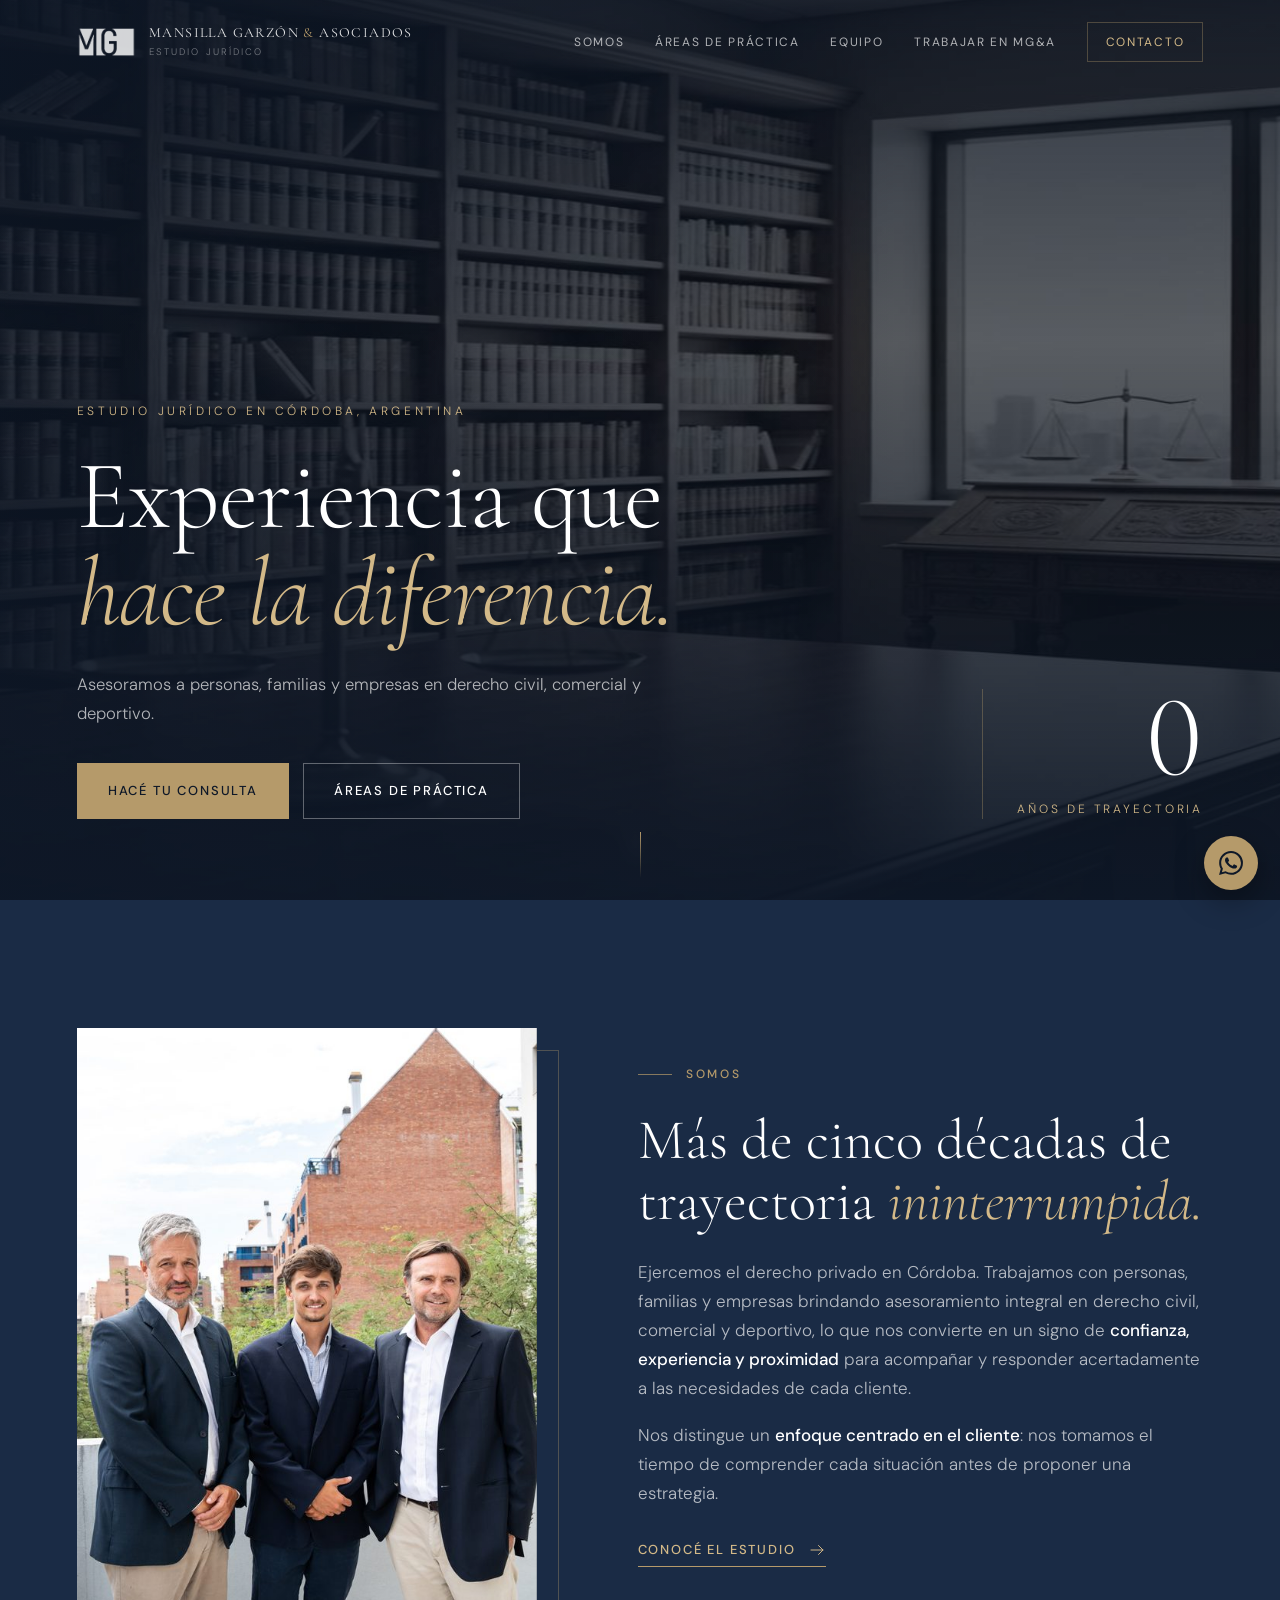
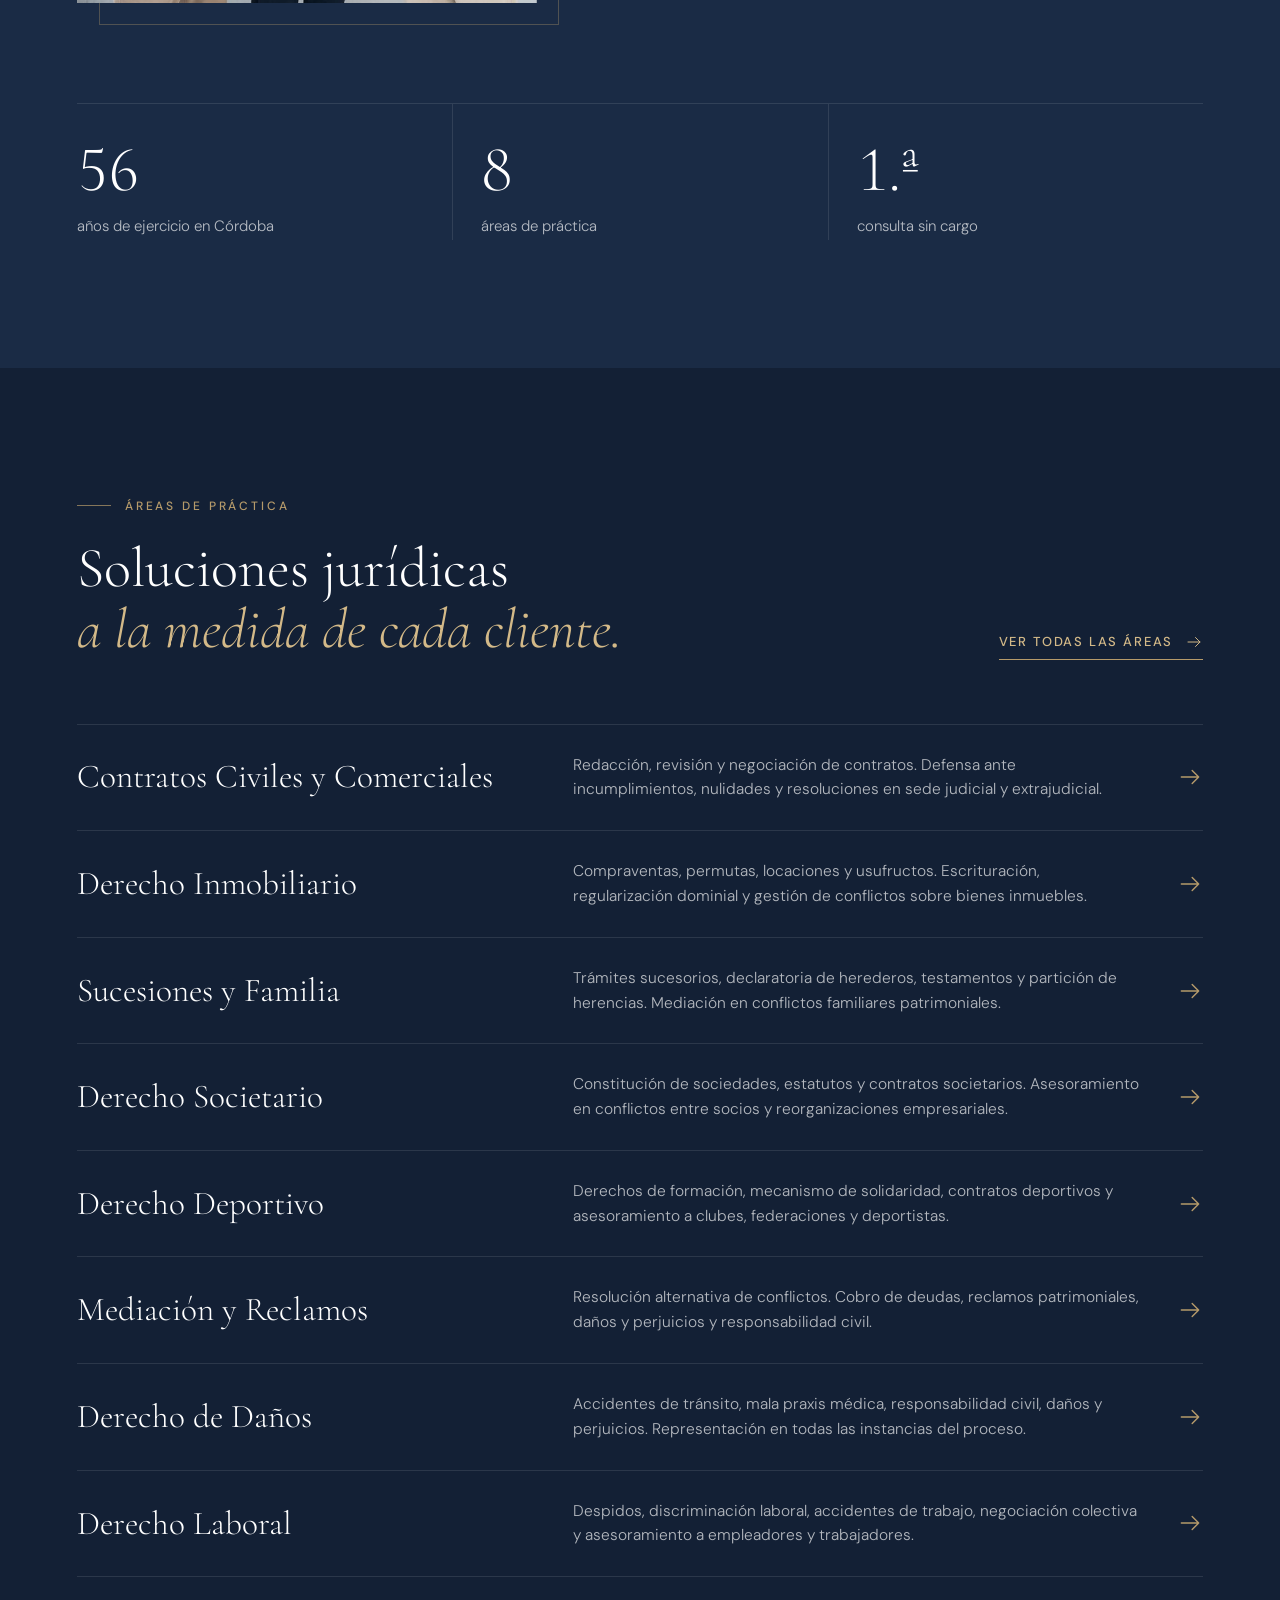
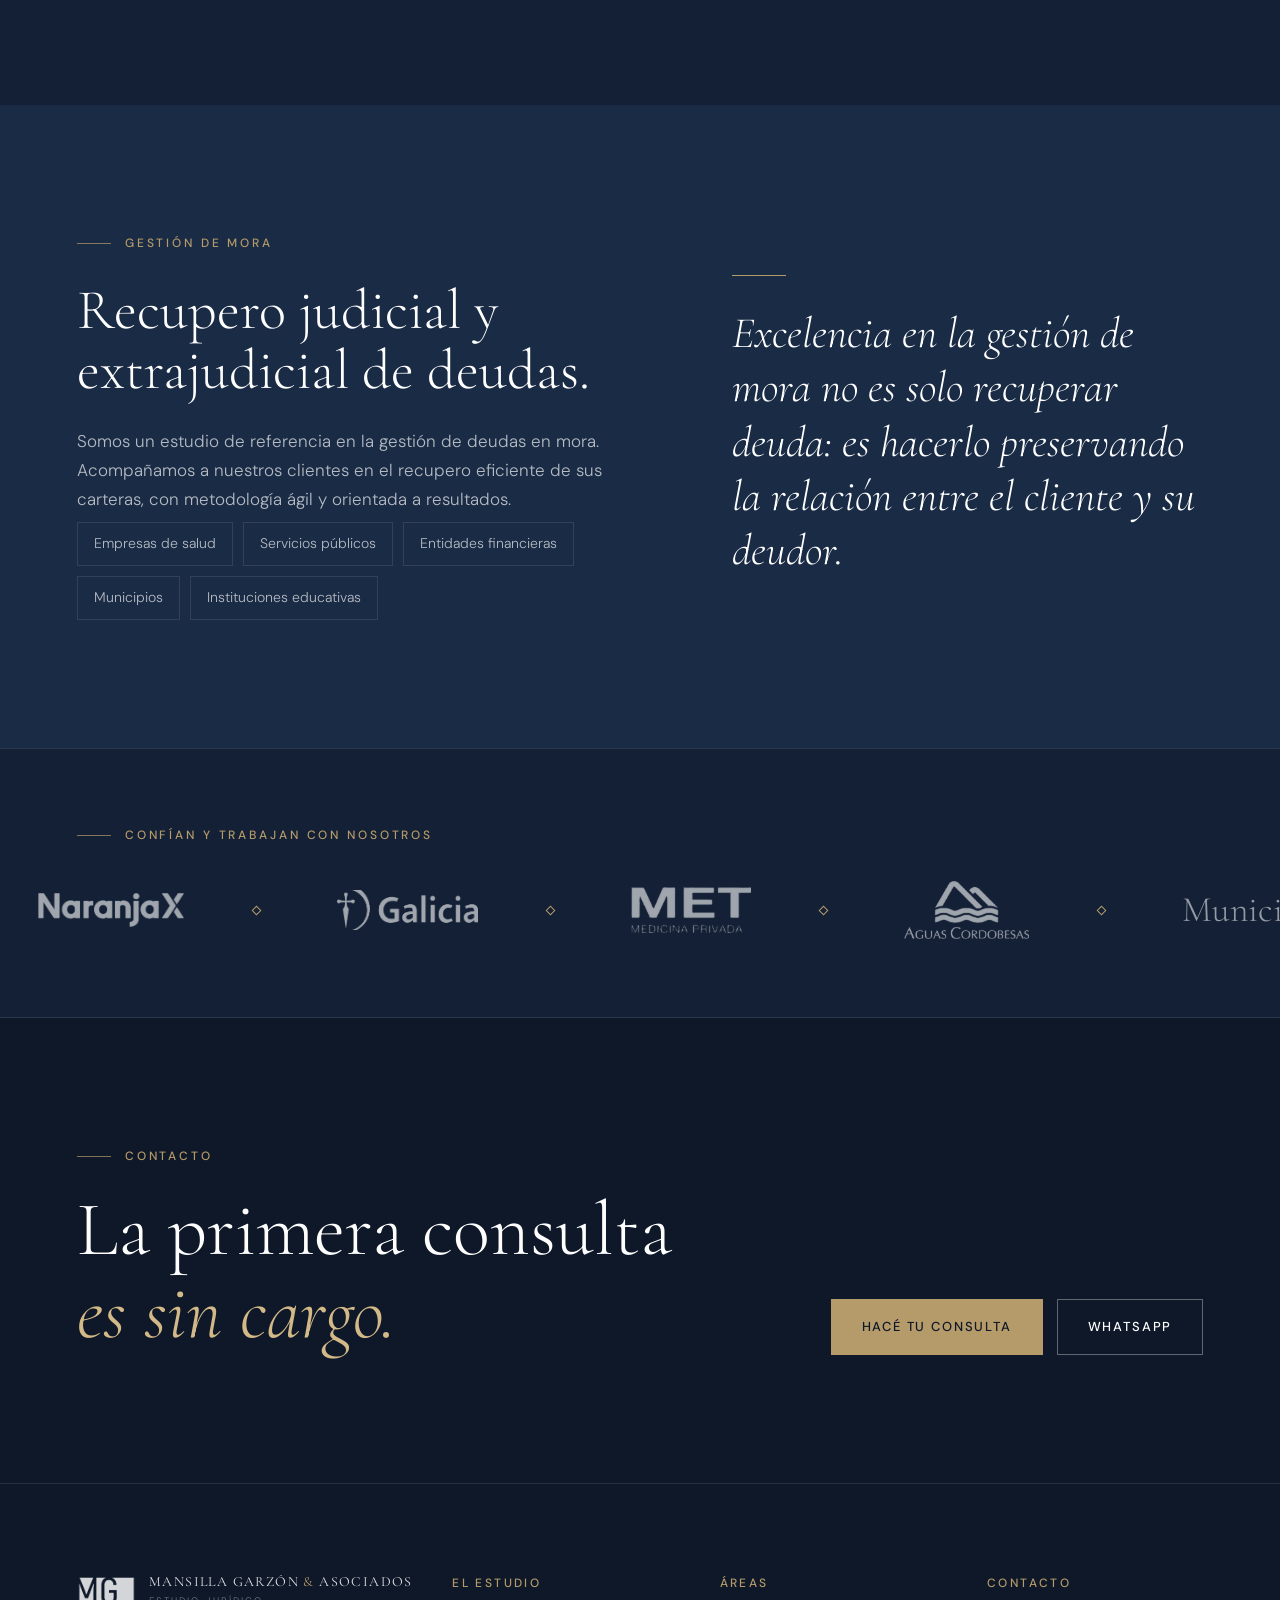
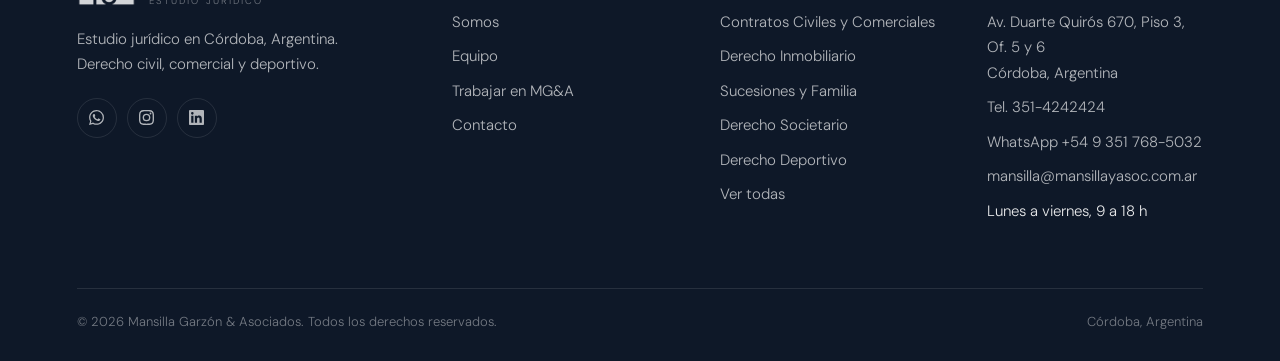
==== commit 7059e140: "Fuerza recarga del CSS (v=4) Co-Authored-By: Claude Opus 5.5 <noreply@anthropic.com> Claude-Session:" ====
--- a/index.html
+++ b/index.html
@@ -16,7 +16,7 @@
 <link rel="preconnect" href="https://fonts.googleapis.com"/>
 <link rel="preconnect" href="https://fonts.gstatic.com" crossorigin/>
 <link href="https://fonts.googleapis.com/css2?family=Cormorant+Garamond:ital,wght@0,300;0,400;0,500;1,300;1,400&family=DM+Sans:wght@300;400;500&display=swap" rel="stylesheet"/>
-<link rel="stylesheet" href="assets/css/site.css?v=3"/>
+<link rel="stylesheet" href="assets/css/site.css?v=4"/>
 <script>document.documentElement.classList.add('js');try{if(sessionStorage.getItem('mg-seen'))document.documentElement.classList.add('seen')}catch(e){}</script>
 </head>
 <body>
